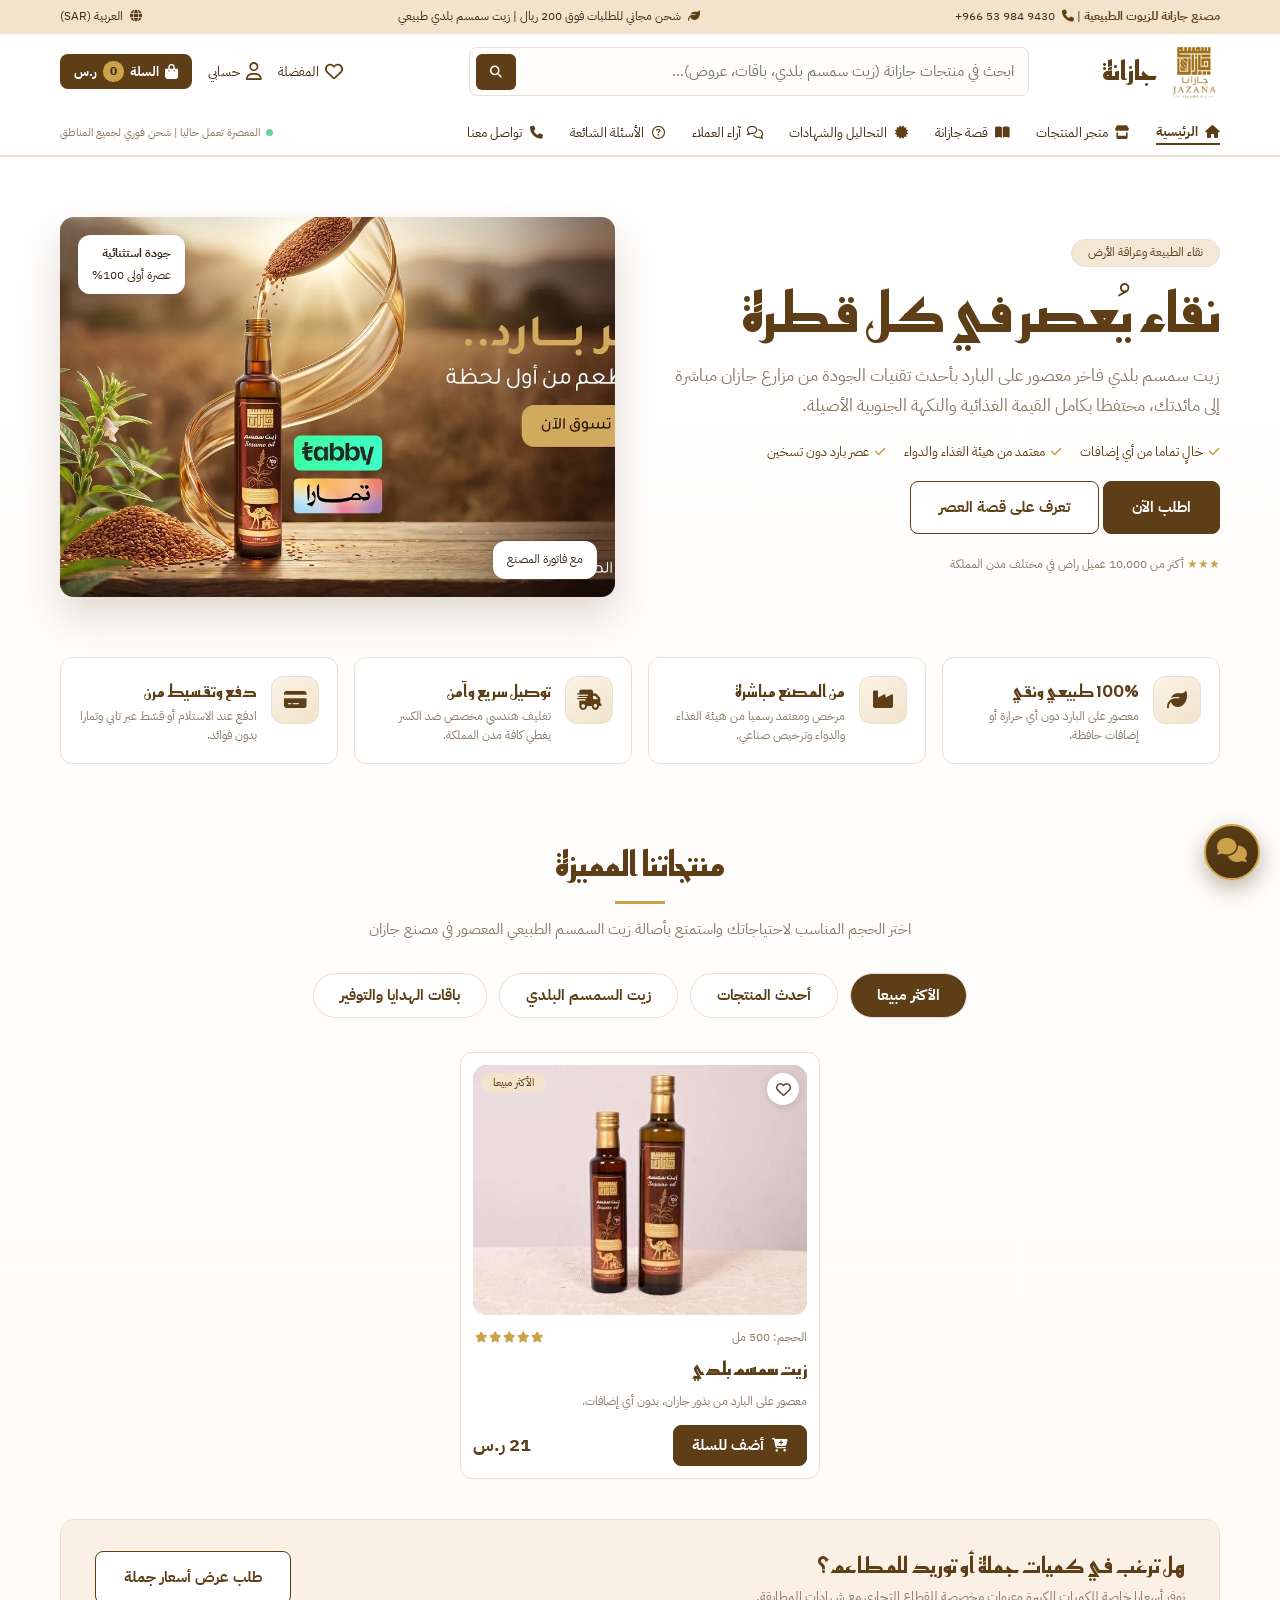
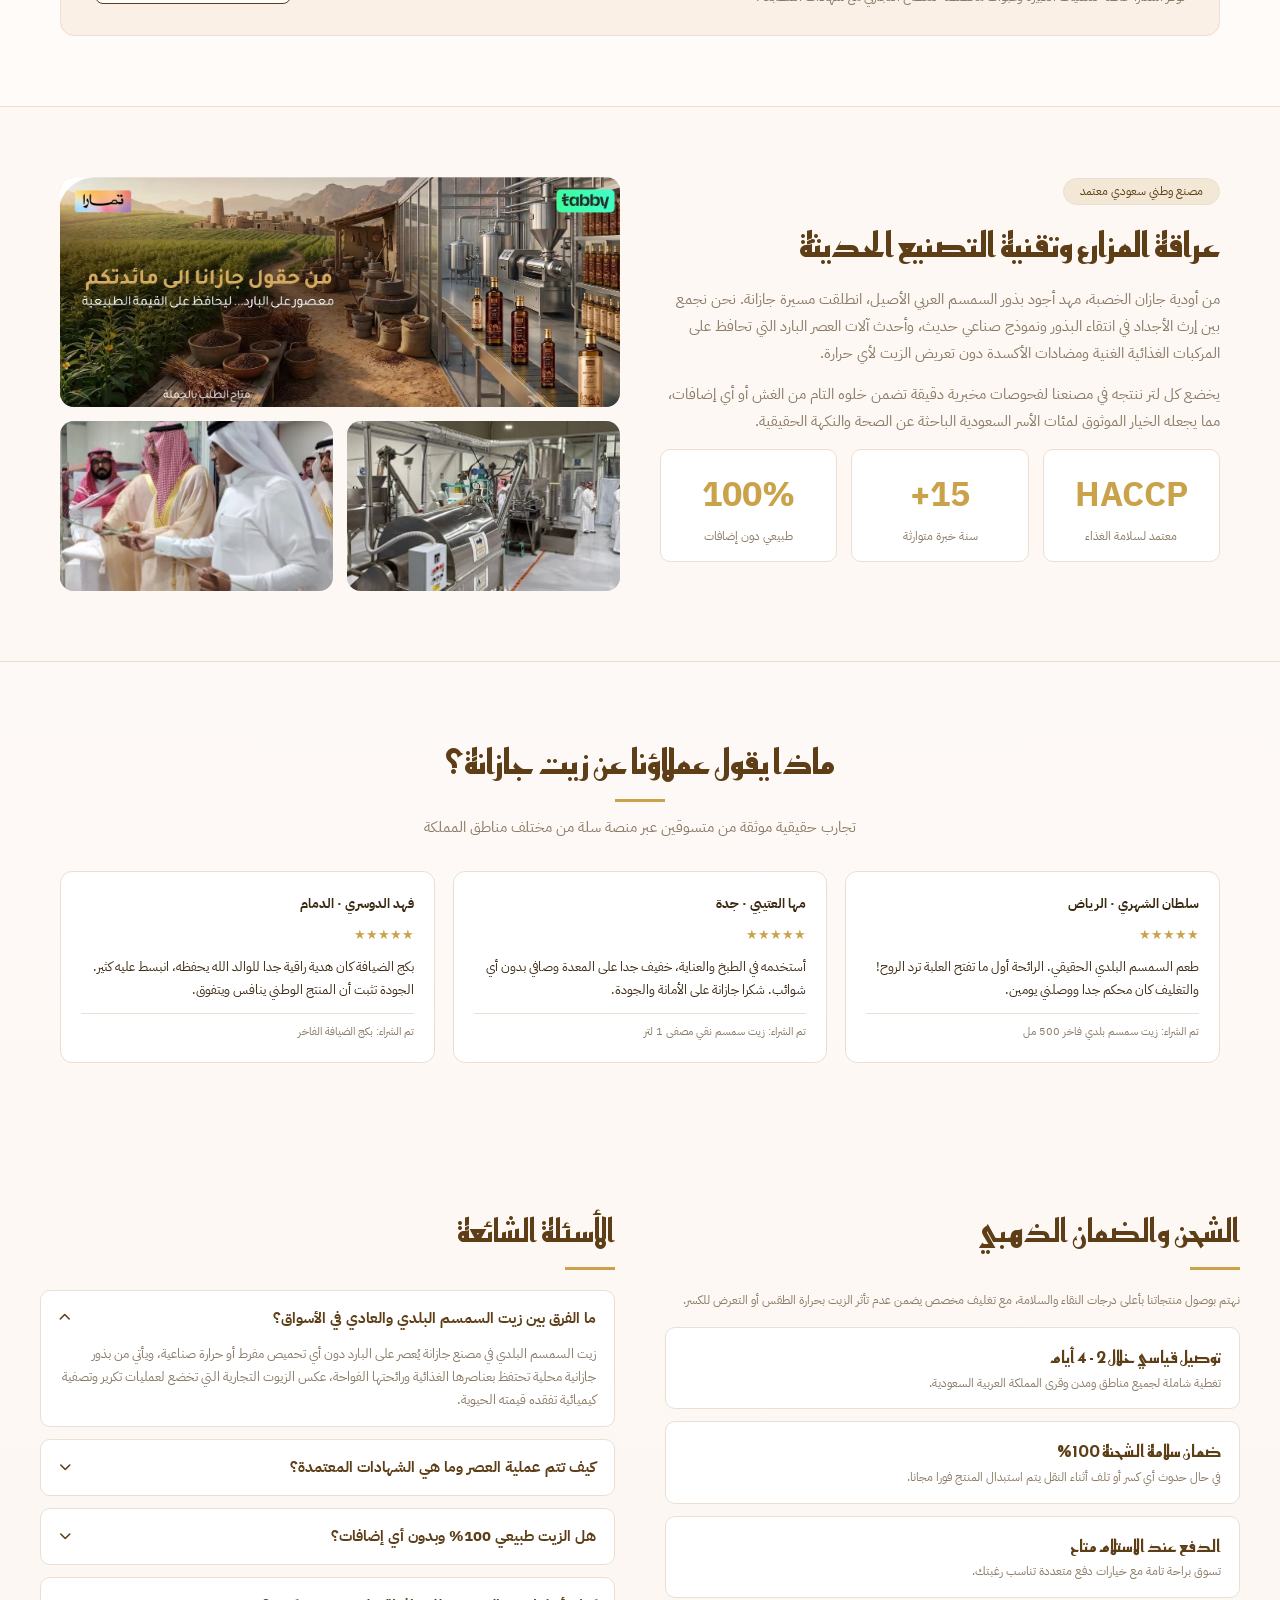
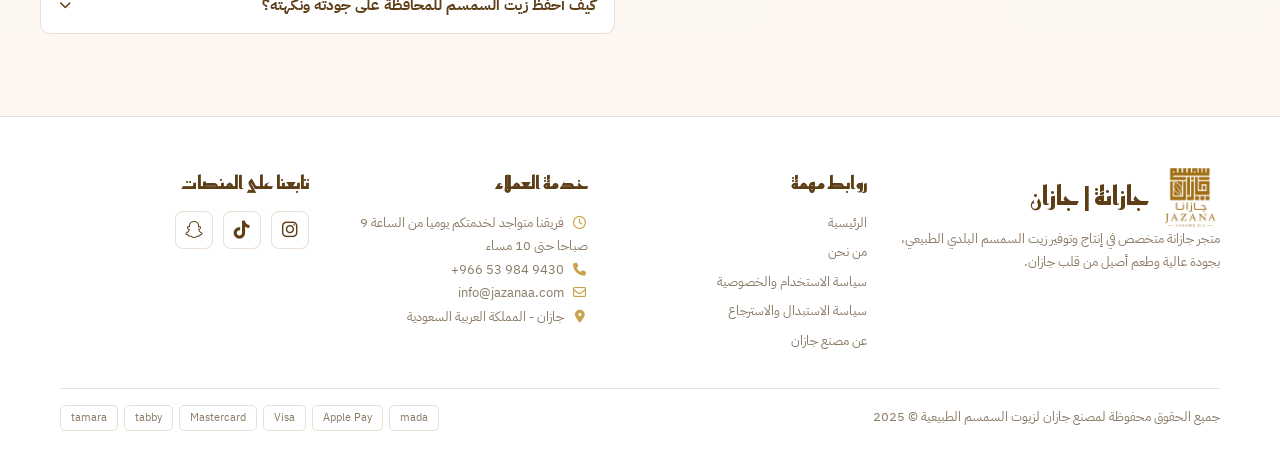
==== index.html @ bf593b48 "Add files via upload" ====
<!doctype html>
<html lang="ar" dir="rtl">
  <head>
    <meta charset="utf-8" />
    <meta name="viewport" content="width=device-width,initial-scale=1" />
    <meta name="description" content="جازانة - زيت سمسم بلدي طبيعي معصور على البارد من مزارع جازان. شحن سريع لجميع مناطق المملكة، دفع عند الاستلام وبالتقسيط." />
    <title>جازانة - أفضل زيت سمسم طبيعي معصور على البارد</title>
    <link rel="preconnect" href="https://fonts.googleapis.com" />
    <link rel="preconnect" href="https://fonts.gstatic.com" crossorigin />
    <link
      href="https://fonts.googleapis.com/css2?family=IBM+Plex+Sans+Arabic:wght@400;500;600;700&family=Reem+Kufi:wght@500;700&display=swap"
      rel="stylesheet"
    />
    <link
      rel="stylesheet"
      href="https://cdnjs.cloudflare.com/ajax/libs/font-awesome/6.5.1/css/all.min.css"
    />
    <link rel="stylesheet" href="style.css" />
  </head>
  <body>
    <!-- الصور في فولدر imges/ : Home page image, logo, The Product, an offer, Fields, The Factory, the boss -->
    <main id="home">
      <section class="hero">
        <div class="c">
          <div>
            <span class="pill" data-en="Taste of nature and land"
              >نقاء الطبيعة وعراقة الأرض</span
            >
            <h1 data-en="Purity pressed in every drop">
              نقاء يُعصر في كل قطرة
            </h1>
            <p
              data-en="Local Jazan sesame oil, cold-pressed with the latest techniques from our own farms, delivered straight to your table with all the nutritional value and authentic taste of Jazan's seeds."
            >
              زيت سمسم بلدي فاخر معصور على البارد بأحدث تقنيات الجودة من مزارع
              جازان مباشرة إلى مائدتك، محتفظا بكامل القيمة الغذائية والنكهة
              الجنوبية الأصيلة.
            </p>
            <div class="ck">
              <span data-en="Completely additive-free"
                >خالٍ تماما من أي إضافات</span
              ><span data-en="Certified by the Food & Drug Authority"
                >معتمد من هيئة الغذاء والدواء</span
              ><span data-en="Cold-pressed, no roasting"
                >عصر بارد دون تسخين</span
              >
            </div>
            <a class="btn b1" href="#shop" data-en="Order now">اطلب الآن</a>
            <a
              class="btn b2"
              href="about.html"
              data-en="Discover the pressing story"
              >تعرف على قصة العصر</a
            >
            <p style="font-size: 12px; margin-top: 20px">
              <span style="color: #c9a24a">★★★</span>
              <span
                data-en="More than 10,000 happy customers across the Kingdom"
                >أكثر من 10,000 عميل راض في مختلف مدن المملكة</span
              >
            </p>
          </div>
          <div class="ph">
            <img
              src="imges/Home page image.webp"
              alt="زيت سمسم جازانة المعصور على البارد"
              fetchpriority="high"
            />
            <div class="fl a">
              <b data-en="Premium quality">جودة استثنائية</b><br /><span
                data-en="100% first press"
                >عصرة أولى 100%</span
              >
            </div>
            <div class="fl b" data-en="Factory invoice included">
              مع فاتورة المصنع
            </div>
          </div>
        </div>
      </section>

      <div class="c">
        <div class="fs">
          <div>
            <i class="fa-solid fa-leaf"></i
            ><span
              ><h3 data-en="100% natural and pure">100% طبيعي ونقي</h3>
              <p data-en="Cold-pressed with no heat or preservatives.">
                معصور على البارد دون أي حرارة أو إضافات حافظة.
              </p></span
            >
          </div>
          <div>
            <i class="fa-solid fa-industry"></i
            ><span
              ><h3 data-en="Direct from the factory">من المصنع مباشرة</h3>
              <p data-en="Licensed and approved by the food authority.">
                مرخص ومعتمد رسميا من هيئة الغذاء والدواء وترخيص صناعي.
              </p></span
            >
          </div>
          <div>
            <i class="fa-solid fa-truck-fast"></i
            ><span
              ><h3 data-en="Fast, safe delivery">توصيل سريع وآمن</h3>
              <p
                data-en="Engineered packaging against breakage, covering all cities."
              >
                تغليف هندسي مخصص ضد الكسر يغطي كافة مدن المملكة.
              </p></span
            >
          </div>
          <div>
            <i class="fa-solid fa-credit-card"></i
            ><span
              ><h3 data-en="Flexible payment">دفع وتقسيط مرن</h3>
              <p data-en="Cash on delivery, or split with tabby and tamara.">
                ادفع عند الاستلام أو قسّط عبر تابي وتمارا بدون فوائد.
              </p></span
            >
          </div>
        </div>

        <section id="shop">
          <div class="st">
            <h2 data-en="Our Featured Products">منتجاتنا المميزة</h2>
            <p
              data-en="Choose the right size and enjoy the authentic taste of cold-pressed sesame oil from Jazan."
            >
              اختر الحجم المناسب لاحتياجاتك واستمتع بأصالة زيت السمسم الطبيعي
              المعصور في مصنع جازان
            </p>
          </div>
          <div class="tabs" id="tabs"></div>
          <div class="pg" id="pg"></div>
          <div class="wb">
            <div>
              <h3 data-en="Want wholesale quantities or restaurant supply?">
                هل ترغب في كميات جملة أو توريد للمطاعم؟
              </h3>
              <p
                data-en="Special prices for large quantities and commercial packaging with matching certificates."
              >
                نوفر أسعارا خاصة للكميات الكبيرة وعبوات مخصصة للقطاع التجاري مع
                شهادات المطابقة.
              </p>
            </div>
            <a
              class="btn b2"
              href="https://wa.me/966539849430"
              target="_blank"
              rel="noopener"
              data-en="Request wholesale prices"
              >طلب عرض أسعار جملة</a
            >
          </div>
        </section>
      </div>

      <section class="ab" id="story">
        <div class="c">
          <div>
            <span class="pill" data-en="Certified Saudi factory"
              >مصنع وطني سعودي معتمد</span
            >
            <h2 data-en="Farm heritage and modern manufacturing">
              عراقة المزارع وتقنية التصنيع الحديثة
            </h2>
            <p
              data-en="From the farms of Jazan, home of Arabian sesame, we carry the heritage of seed selection and cold-pressing into a modern industrial model. Our pressing machines preserve the nutrients and aroma, giving you pure oil."
            >
              من أودية جازان الخصبة، مهد أجود بذور السمسم العربي الأصيل، انطلقت
              مسيرة جازانة. نحن نجمع بين إرث الأجداد في انتقاء البذور ونموذج
              صناعي حديث، وأحدث آلات العصر البارد التي تحافظ على المركبات
              الغذائية الغنية ومضادات الأكسدة دون تعريض الزيت لأي حرارة.
            </p>
            <p
              data-en="Every batch is lab-tested to guarantee safety. No water, vegetable oils or artificial flavors are ever added."
            >
              يخضع كل لتر ننتجه في مصنعنا لفحوصات مخبرية دقيقة تضمن خلوه التام
              من الغش أو أي إضافات، مما يجعله الخيار الموثوق لمئات الأسر
              السعودية الباحثة عن الصحة والنكهة الحقيقية.
            </p>
            <div class="sts">
              <div>
                <b>HACCP</b
                ><span data-en="Food safety certified"
                  >معتمد لسلامة الغذاء</span
                >
              </div>
              <div>
                <b>15+</b
                ><span data-en="Years of inherited experience"
                  >سنة خبرة متوارثة</span
                >
              </div>
              <div>
                <b>100%</b
                ><span data-en="Natural, no additives">طبيعي دون إضافات</span>
              </div>
            </div>
          </div>
          <div class="gl">
            <div class="ph">
              <img
                src="imges/Fields.webp"
                alt="من حقول جازان إلى مائدتكم"
                loading="lazy"
              />
            </div>
            <div class="ph">
              <img
                src="imges/The Factory.webp"
                alt="فحص الجودة المعملي"
                loading="lazy"
              />
            </div>
            <div class="ph">
              <img
                src="imges/the boss.webp"
                alt="زيارة رسمية للمصنع"
                loading="lazy"
              />
            </div>
          </div>
        </div>
      </section>

      <section class="c" id="certs" style="padding-top: 70px">
        <div class="st">
          <h2 data-en="What our customers say">
            ماذا يقول عملاؤنا عن زيت جازانة؟
          </h2>
          <p data-en="Real experiences from customers across the Kingdom.">
            تجارب حقيقية موثقة من متسوقين عبر منصة سلة من مختلف مناطق المملكة
          </p>
        </div>
        <div class="rv" id="reviews">
          <div>
            <b data-en="Sultan Al-Shahri · Riyadh">سلطان الشهري · الرياض</b
            ><em>★★★★★</em
            ><span
              data-en="Authentic local sesame taste. The smell hits as soon as you open the tin, and the packaging is secure and arrived quickly. God bless your work."
              >طعم السمسم البلدي الحقيقي. الرائحة أول ما تفتح العلبة ترد الروح!
              والتغليف كان محكم جدا ووصلني يومين.</span
            ><small data-en="Purchased: Local sesame oil 500 ml"
              >تم الشراء: زيت سمسم بلدي فاخر 500 مل</small
            >
          </div>
          <div>
            <b data-en="Maha Al-Otaibi · Jeddah">مها العتيبي · جدة</b
            ><em>★★★★★</em
            ><span
              data-en="I use it daily for cooking and skin care. Pure oil with no smell of additives. Thank you Jazana for the quality."
              >أستخدمه في الطبخ والعناية، خفيف جدا على المعدة وصافي بدون أي
              شوائب. شكرا جازانة على الأمانة والجودة.</span
            ><small data-en="Purchased: Pure sesame oil 1 L"
              >تم الشراء: زيت سمسم نقي مصفى 1 لتر</small
            >
          </div>
          <div>
            <b data-en="Fahad Al-Dosari · Dammam">فهد الدوسري · الدمام</b
            ><em>★★★★★</em
            ><span
              data-en="The gift box was a refined present for my parents. Great quality and fast delivery. God bless you."
              >بكج الضيافة كان هدية راقية جدا للوالد الله يحفظه، انبسط عليه
              كثير. الجودة تثبت أن المنتج الوطني ينافس ويتفوق.</span
            ><small data-en="Purchased: Hospitality package"
              >تم الشراء: بكج الضيافة الفاخر</small
            >
          </div>
        </div>
      </section>

      <section class="c fq" id="faq">
        <div class="sh">
          <h2 data-en="Golden shipping and guarantee">الشحن والضمان الذهبي</h2>
          <p
            style="color: #8a7a66; margin-bottom: 16px"
            data-en="We ship products in secure packaging that protects freshness, with a 100% shipment guarantee."
          >
            نهتم بوصول منتجاتنا بأعلى درجات النقاء والسلامة، مع تغليف مخصص يضمن
            عدم تأثر الزيت بحرارة الطقس أو التعرض للكسر.
          </p>
          <div>
            <h3 data-en="Standard delivery in 2–4 days">
              توصيل قياسي خلال 2 - 4 أيام
            </h3>
            <p
              data-en="Covers all regions, cities and villages of the Kingdom."
            >
              تغطية شاملة لجميع مناطق ومدن وقرى المملكة العربية السعودية.
            </p>
          </div>
          <div>
            <h3 data-en="100% shipment safety guarantee">
              ضمان سلامة الشحنة 100%
            </h3>
            <p
              data-en="If anything breaks or spills in transit, we replace it free."
            >
              في حال حدوث أي كسر أو تلف أثناء النقل يتم استبدال المنتج فورا
              مجانا.
            </p>
          </div>
          <div>
            <h3 data-en="Cash on delivery available">
              الدفع عند الاستلام متاح
            </h3>
            <p data-en="Shop comfortably with multiple payment options.">
              تسوق براحة تامة مع خيارات دفع متعددة تناسب رغبتك.
            </p>
          </div>
        </div>
        <div>
          <h2 data-en="Frequently asked questions">الأسئلة الشائعة</h2>
          <details open>
            <summary
              data-en="What's the difference between local and regular sesame oil?"
            >
              ما الفرق بين زيت السمسم البلدي والعادي في الأسواق؟
            </summary>
            <p
              data-en="Local sesame oil is cold-pressed from Jazan-grown seeds without excessive roasting or industrial heat, so it keeps its nutrients and aroma. Commercial oils often go through refining that strips their value."
            >
              زيت السمسم البلدي في مصنع جازانة يُعصر على البارد دون أي تحميص
              مفرط أو حرارة صناعية، ويأتي من بذور جازانية محلية تحتفظ بعناصرها
              الغذائية ورائحتها الفواحة، عكس الزيوت التجارية التي تخضع لعمليات
              تكرير وتصفية كيميائية تفقده قيمته الحيوية.
            </p>
          </details>
          <details>
            <summary
              data-en="How is pressing done and which certificates do you hold?"
            >
              كيف تتم عملية العصر وما هي الشهادات المعتمدة؟
            </summary>
            <p
              data-en="Seeds are washed, roasted lightly and cold-pressed in our licensed factory under SFDA supervision, with HACCP food-safety certification and lab tests on every batch."
            >
              تُغسل البذور وتُحمّص تحميصا خفيفا ثم تُعصر على البارد في مصنعنا
              المرخص تحت إشراف هيئة الغذاء والدواء، مع شهادة HACCP لسلامة الغذاء
              وفحوصات مخبرية لكل دفعة.
            </p>
          </details>
          <details>
            <summary data-en="Is the oil 100% natural with no additives?">
              هل الزيت طبيعي 100% وبدون أي إضافات؟
            </summary>
            <p
              data-en="Yes. No water, vegetable oils, enhancers or artificial flavors are added."
            >
              نعم، لا نضيف أي ماء أو زيوت نباتية أو محسنات أو نكهات صناعية على
              الإطلاق.
            </p>
          </details>
          <details>
            <summary
              data-en="How do I store sesame oil to keep its quality and flavor?"
            >
              كيف أحفظ زيت السمسم للمحافظة على جودته ونكهته؟
            </summary>
            <p
              data-en="Keep it in its sealed bottle in a cool, dark place away from direct sunlight, and close the cap tightly after each use."
            >
              احفظه في عبوته المغلقة في مكان بارد ومظلم بعيدا عن أشعة الشمس
              المباشرة، وأغلق الغطاء جيدا بعد كل استخدام.
            </p>
          </details>
        </div>
      </section>
    </main>
    <script src="header.js"></script>
    <script src="footer.js"></script>
    <script src="app.js"></script>
  </body>
</html>
---- style.css ----
:root{--br:#5d3e16;--gd:#c9a24a;--cr:#fdf6f1;--bd:#eadfd2;--tx:#3b2a12;--mt:#8a7a66;--gr:#25a55f}
*{box-sizing:border-box;margin:0;padding:0}
html{scroll-behavior:smooth}
body{font:15px/1.8 IBM Plex Sans Arabic,sans-serif;color:var(--tx);background:linear-gradient(#fff,var(--cr))}
h1,h2,h3,.logo{font-weight:700;font-family:'IBM Plex Sans Arabic',sans-serif;color:var(--br)}
a{color:inherit;text-decoration:none}button{font:inherit;cursor:pointer;border:0;background:none;color:inherit}
.c{max-width:1200px;margin:auto;padding:0 20px}
.ph{position:relative;background:#c4c4c4;border-radius:14px;display:grid;place-items:center;color:#555;overflow:hidden;min-height:120px}
.ph img{position:absolute;inset:0;width:100%;height:100%;object-fit:cover}
.top{background:#f3e3cc;font-size:12px;padding:6px 0}.top .c{display:flex;justify-content:space-between;align-items:center;gap:10px}
.top b{color:var(--br)}
.hd{background:#fff;border-bottom:1px solid var(--bd)}.hd .c{display:flex;align-items:center;gap:20px;padding:12px 20px}
.logo{font-size:26px;display:flex;align-items:center;gap:10px}.logo .ph{width:44px;height:44px;min-height:0;border-radius:6px;font-size:11px}
.sr{flex:1;max-width:560px;margin:auto;display:flex;border:1px solid var(--bd);border-radius:8px;padding:4px 10px;background:#fffdfb}
.sr input{flex:1;border:0;background:none;outline:0;font:inherit}.sr button{background:var(--br);color:#fff;border-radius:5px;padding:0 12px;font-size:12px}
.ac{display:flex;gap:16px;align-items:center;font-size:13px;margin-inline-start:auto}
.cart{background:var(--br);color:#fff;border-radius:8px;padding:6px 14px;font-weight:700}
.nav{background:#fff;border-bottom:1px solid var(--bd);font-size:13px}.nav .c{display:flex;gap:26px;padding:10px 20px;align-items:center;overflow-x:auto;white-space:nowrap}
.nav a.cur{color:var(--br);font-weight:700;border-bottom:2px solid var(--br)}.nav small{margin-inline-start:auto;color:var(--mt)}
.nav small:before{content:"";display:inline-block;width:7px;height:7px;border-radius:50%;background:#6bd29b;margin-inline-end:6px}
.btn{display:inline-flex;gap:8px;align-items:center;justify-content:center;border-radius:8px;padding:12px 28px;font-weight:700;border:1px solid var(--br)}
.b1{background:var(--br);color:#fff}.b2{background:#fff;color:var(--br)}
.hero{padding:60px 0 30px}.hero .c{display:grid;grid-template-columns:1fr 1fr;gap:50px;align-items:center}
.hero .ph{height:380px;box-shadow:0 20px 40px #5d3e1630}
.pill{display:inline-block;border:1px solid var(--bd);background:#f3e7d6;color:var(--br);border-radius:20px;padding:2px 16px;font-size:12px}
.hero h1{font-size:54px;line-height:1.3;margin:12px 0}.hero p{color:var(--mt);font-size:17px}
.ck{display:flex;gap:18px;flex-wrap:wrap;margin:18px 0;font-size:13px;color:var(--br)}.ck span:before{content:"\f00c";font:900 12px "Font Awesome 6 Free";color:var(--gd);margin-inline-end:6px}
.fl{position:absolute;background:#fff;border-radius:12px;padding:8px 14px;font-size:12px;color:var(--tx);box-shadow:0 6px 18px #0002}
.fl.a{top:18px;inset-inline-end:18px}.fl.b{bottom:18px;inset-inline-start:18px}
.fs{display:grid;grid-template-columns:repeat(4,1fr);gap:16px;margin:30px 0 70px}
.fs div{background:#fff;border:1px solid var(--bd);border-radius:12px;padding:18px;display:flex;gap:14px}
.fs i{font-style:normal;width:40px;height:40px;flex:none;border-radius:8px;background:#f6efe6;display:grid;place-items:center;color:var(--br)}
.fs h3{font-size:17px}.fs p{font-size:12px;color:var(--mt);line-height:1.6}
.st{text-align:center;margin-bottom:30px}.st h2{font-size:34px}.st h2:after{content:"";display:block;width:50px;height:3px;background:var(--gd);margin:6px auto 12px}.st p{color:var(--mt)}
.tabs{display:flex;gap:12px;justify-content:center;flex-wrap:wrap;margin-bottom:34px}
.tabs button{border:1px solid var(--bd);background:#fff;border-radius:30px;padding:8px 26px;color:var(--br);font-weight:700}
.tabs button.on{background:var(--br);color:#fff}
.pg{display:grid;grid-template-columns:repeat(4,1fr);gap:16px}
.pd{background:#fff;border:1px solid var(--bd);border-radius:12px;padding:12px;position:relative;grid-column:1/2}
.pd .ph{height:250px}.bdg{position:absolute;top:20px;inset-inline-end:20px;z-index:2;background:#f3e3cc;border-radius:20px;padding:0 12px;font-size:11px;color:var(--br)}
.pd .m{display:flex;justify-content:space-between;font-size:12px;color:var(--mt);margin:12px 0 4px}.pd h3{font-size:18px}.pd p{font-size:12px;color:var(--mt);margin:6px 0 12px}
.pd .r{display:flex;justify-content:space-between;align-items:center}.pr{font-weight:800;font-size:18px;color:var(--br)}.pr s{font-size:12px;color:var(--mt);font-weight:400;margin-inline-end:6px}
.pd .btn{padding:6px 18px}
.wb{margin:40px 0 70px;background:#fbf0e6;border:1px solid var(--bd);border-radius:14px;padding:26px 34px;display:flex;align-items:center;gap:20px;justify-content:space-between;flex-wrap:wrap}
.wb h3{font-size:22px}.wb p{color:var(--mt);font-size:13px}
.ab{padding:70px 0;border-block:1px solid var(--bd);background:#fdf8f3}.ab .c{display:grid;grid-template-columns:1fr 1fr;gap:40px}
.ab h2{font-size:34px;margin:10px 0}.ab p{color:var(--mt);margin-bottom:14px}
.sts{display:grid;grid-template-columns:repeat(3,1fr);gap:14px}.sts div{background:#fff;border:1px solid var(--bd);border-radius:10px;padding:14px;text-align:center;font-size:12px;color:var(--mt)}
.sts b{display:block;font-family:'IBM Plex Sans Arabic';font-size:34px;color:var(--gd)}
.gl{display:grid;grid-template-columns:1fr 1fr;gap:14px}.gl .ph:first-child{grid-column:1/3;height:230px}.gl .ph{height:170px}
.rv{display:grid;grid-template-columns:repeat(3,1fr);gap:18px;margin-bottom:70px}
.rv div{background:#fff;border:1px solid var(--bd);border-radius:12px;padding:20px;font-size:13px}.rv b{display:block}.rv em{font-style:normal;color:var(--gd);letter-spacing:3px;display:block;margin:8px 0}.rv small{color:var(--mt);display:block;border-top:1px solid var(--bd);margin-top:12px;padding-top:8px}
.fq{display:grid;grid-template-columns:1fr 1fr;gap:50px;padding:70px 0}.fq h2{font-size:32px;margin-bottom:20px}.fq h2:after{content:"";display:block;width:50px;height:3px;background:var(--gd);margin-top:6px}
details{background:#fff;border:1px solid var(--bd);border-radius:10px;padding:14px 18px;margin-bottom:12px}
summary{cursor:pointer;font-weight:700;color:var(--br);list-style:none;display:flex;justify-content:space-between}summary:after{content:"\f078";font:900 12px "Font Awesome 6 Free";transition:.2s}details[open] summary:after{transform:rotate(180deg)}
details p{margin-top:10px;font-size:13px;color:var(--mt)}
.sh div{background:#fff;border:1px solid var(--bd);border-radius:10px;padding:14px 18px;margin-bottom:12px}.sh h3{font-size:17px}.sh p{font-size:12px;color:var(--mt)}
.ft{background:#fff;border-top:1px solid var(--bd);padding:50px 0 20px;font-size:13px}.ft .c>div:first-child{display:grid;grid-template-columns:1.3fr 1fr 1fr 1fr;gap:30px}
.ft h3{font-size:18px;margin-bottom:12px}.ft li{list-style:none;margin-bottom:6px;color:var(--mt)}.ft p{color:var(--mt)}
.so{display:flex;gap:10px}.so a{width:38px;height:38px;border:1px solid var(--bd);border-radius:8px;display:grid;place-items:center;color:var(--br)}.so svg{width:20px;height:20px;fill:none;stroke:currentColor;stroke-width:1.8}
.cp{display:flex;justify-content:space-between;flex-wrap:wrap;gap:10px;border-top:1px solid var(--bd);margin-top:30px;padding-top:16px;color:var(--mt)}
.pm span{border:1px solid var(--bd);border-radius:5px;padding:2px 10px;margin-inline-end:6px;font-size:11px}
.page{max-width:820px;margin:50px auto;padding:0 20px;min-height:50vh}.page h1{font-size:40px;margin-bottom:16px}.page h2{font-size:24px;margin:26px 0 8px}.page p,.page li{color:#5b4a35;margin-bottom:8px}.page ul,.page ol{padding-inline-start:24px}
#cb{position:fixed;bottom:20px;inset-inline-start:20px;z-index:9;width:56px;height:56px;border-radius:50%;background:var(--gr);color:#fff;font-size:24px;box-shadow:0 6px 18px #0004}
#cw{position:fixed;bottom:88px;inset-inline-start:20px;z-index:9;width:340px;max-width:calc(100vw - 40px);background:#fff;border:1px solid var(--bd);border-radius:14px;box-shadow:0 12px 40px #0003;display:none;flex-direction:column;overflow:hidden}
#cw.on{display:flex}#cw header{background:var(--br);color:#fff;padding:12px 16px;font-weight:700}
#cm{height:260px;overflow:auto;padding:12px;display:flex;flex-direction:column;gap:8px;font-size:13px}
#cm div{padding:8px 12px;border-radius:10px;max-width:85%;background:#f6efe6}#cm .u{background:var(--br);color:#fff;align-self:flex-end}
#cq{display:flex;flex-wrap:wrap;gap:6px;padding:0 12px 10px}#cq button{border:1px solid var(--bd);border-radius:20px;padding:3px 12px;font-size:12px;color:var(--br)}
#cw .wa{background:var(--gr);color:#fff;text-align:center;padding:10px;font-weight:700}
:focus-visible{outline:2px solid var(--gd);outline-offset:2px}

.mb,.x,.bn{display:none}.hd .c i,.top i{color:var(--br)}.hd .cart i,.hd .sr i{color:#fff}
.ac .it{display:flex;gap:6px;align-items:center}.ac i{font-size:17px}.cart{display:flex;gap:6px;align-items:center}
.sg,.rv em i,.pd .m i{color:var(--gd);font-size:11px;margin-inline-end:2px}.rv em{letter-spacing:0}
.nav a i{margin-inline-end:6px}.hd .nav i{color:var(--br)}
.fl{z-index:2}.pd .hrt{position:absolute;top:20px;inset-inline-start:20px;z-index:2;background:#fff;border-radius:50%;width:32px;height:32px;display:grid;place-items:center;color:var(--br)}
.btn i{font-size:14px}.wb .btn i{font-size:16px}
.ft p i{color:var(--gd);margin-inline-end:8px;width:14px}.so a:hover{background:var(--br);color:#fff}.so i{font-size:18px}
#cw .wa{display:flex;gap:8px;justify-content:center;align-items:center}#cb i{font-size:24px}
@media(max-width:900px){.hero .c,.ab .c,.fq{grid-template-columns:1fr}.fs,.pg,.rv{grid-template-columns:1fr 1fr}.pd{grid-column:auto}.ft .c>div:first-child{grid-template-columns:1fr 1fr}.hero h1{font-size:40px}}
@media(max-width:700px){
body{padding-bottom:64px}
.top .c>span:first-child{display:none}.top span{font-size:11px}
.mb{display:block;font-size:20px;color:var(--br)}
.hd .c{flex-wrap:wrap;gap:12px;padding:10px 16px}.logo{font-size:22px}
.ac{gap:14px}.ac .t,.cart .t{display:none}.cart{padding:6px 10px}
.sr{order:5;flex:1 0 100%;max-width:none}
.nav{display:none;position:fixed;top:0;bottom:0;inset-inline-start:0;width:80%;max-width:320px;z-index:30;box-shadow:0 0 0 100vmax #0006;overflow:auto}.nav.on{display:block}
.nav .c{flex-direction:column;align-items:stretch;gap:0;padding:16px}.nav a{padding:12px 0;border-bottom:1px solid var(--bd)}.nav small{margin:14px 0 0}
.x{display:block;font-size:22px;margin-bottom:10px;color:var(--br);text-align:start}
.hero{padding:0 0 20px}.hero .c{padding:0;gap:0}.hero .ph{order:-1;height:280px;border-radius:0}.hero .ph:after{content:"";position:absolute;inset:0;background:linear-gradient(transparent 30%,#000b)}
.hero .c>div:first-child{padding:0 20px;margin-top:-120px;position:relative;z-index:3}.hero h1{color:#fff;font-size:32px;margin:8px 0 16px}.hero p{font-size:15px}
.hero .btn{width:100%;margin-bottom:10px}
.fs,.pg,.rv{gap:10px}.fs{grid-template-columns:1fr 1fr;margin:20px 0 50px}.fs div{flex-direction:column;padding:12px}.pg,.rv{grid-template-columns:1fr}
.tabs{gap:8px}.tabs button{padding:6px 16px;font-size:13px}
.st h2,.ab h2,.fq h2{font-size:26px}.ab,.fq{padding:40px 0}.sts b{font-size:26px}.wb{padding:20px}
.ft .c>div:first-child{grid-template-columns:1fr}.cp{flex-direction:column;text-align:center}
.page h1{font-size:30px}
.bn{display:flex;position:fixed;bottom:0;inset-inline:0;z-index:25;background:#fff;border-top:1px solid var(--bd);justify-content:space-around;padding:8px 0 6px}
.bn a{display:flex;flex-direction:column;align-items:center;font-size:11px;color:var(--mt);gap:2px}.bn a i{font-size:18px}.bn a.cur{color:var(--br);font-weight:700}
#cb{bottom:76px}#cw{bottom:144px}}

/* ===== v2: fonts, icons, chatbot theme, motion ===== */
:root{--ease:cubic-bezier(.22,.8,.3,1);--br2:#4a3010;--sh:0 10px 28px #5d3e1622}
body{font-family:'IBM Plex Sans Arabic',sans-serif;-webkit-font-smoothing:antialiased}
h1,h2,h3,.logo{font-family:'Reem Kufi','IBM Plex Sans Arabic',sans-serif;letter-spacing:0}
.hero h1{font-weight:700}
/* icons */
.fs i{width:48px;height:48px;border-radius:12px;font-size:20px;background:linear-gradient(145deg,#fbf3e7,#f1e2cb);border:1px solid var(--bd);color:var(--br);transition:.3s var(--ease)}
.fs>div:hover i{background:var(--br);color:var(--gd);transform:rotate(-6deg) scale(1.06)}
.top i{font-size:12px;margin-inline-end:4px;color:var(--br)}
.ac .it,.ac .cart{transition:.25s var(--ease);cursor:pointer}
.ac .it:hover{color:var(--gd);transform:translateY(-2px)}
.ac i{font-size:18px}.hd .cart i{font-size:15px}
.hd .nav i,.nav a i{width:16px;text-align:center;font-size:13px;transition:.25s var(--ease)}
.nav a{transition:color .2s}.nav a:hover{color:var(--gd)}.nav a:hover i{transform:translateY(-2px)}
.pd .hrt{transition:.25s var(--ease);box-shadow:0 2px 8px #0002}.pd .hrt:hover{background:var(--br);color:#fff;transform:scale(1.1)}
.pd .m i{font-size:11px}
.so a{transition:.25s var(--ease)}.so a:hover{transform:translateY(-3px);color:var(--gd)}
.ft p i{width:16px;text-align:center}
.bn a{transition:.2s}.bn a i{font-size:19px}
.ck span:before{color:var(--gd)}
/* chatbot in site colors */
#cb{background:linear-gradient(145deg,var(--br),var(--br2));color:var(--gd);border:2px solid var(--gd);box-shadow:0 8px 22px #5d3e1666;transition:.3s var(--ease)}
#cb:hover{transform:scale(1.08) rotate(-4deg);box-shadow:0 12px 28px #5d3e1688}
#cb i{color:var(--gd)}
#cw{display:flex;opacity:0;visibility:hidden;transform:translateY(16px) scale(.96);transform-origin:bottom;pointer-events:none;transition:opacity .28s var(--ease),transform .28s var(--ease),visibility .28s;border-color:var(--bd);box-shadow:0 18px 48px #5d3e1633}
#cw.on{opacity:1;visibility:visible;transform:none;pointer-events:auto}
#cw header{background:linear-gradient(135deg,var(--br),var(--br2));border-bottom:3px solid var(--gd);font-family:'Reem Kufi','IBM Plex Sans Arabic',sans-serif;font-size:16px}
#cm{background:var(--cr);scroll-behavior:smooth}
#cm div{background:#fff;border:1px solid var(--bd);color:var(--tx);animation:pop .3s var(--ease)}
#cm .u{background:var(--br);color:#fff;border-color:var(--br)}
#cq{background:var(--cr)}
#cq button{background:#fff;transition:.2s var(--ease)}
#cq button:hover{background:var(--br);color:#fff;border-color:var(--br);transform:translateY(-1px)}
#cw .wa{background:var(--gd);color:var(--tx);transition:background .25s}
#cw .wa:hover{background:#b8913a}#cw .wa i{color:var(--tx);font-size:18px}
/* motion */
@keyframes pop{from{opacity:0;transform:translateY(8px) scale(.97)}to{opacity:1;transform:none}}
@keyframes fade{from{opacity:0;transform:translateY(-4px)}to{opacity:1;transform:none}}
@keyframes bump{40%{transform:scale(1.12)}}
.btn{transition:transform .25s var(--ease),box-shadow .25s var(--ease),background .25s,color .25s}
.btn:hover{transform:translateY(-2px);box-shadow:var(--sh)}.btn:active{transform:translateY(0) scale(.98)}
.b1:hover{background:var(--br2)}.b2:hover{background:var(--br);color:#fff}
.tabs button{transition:.25s var(--ease)}.tabs button:hover{border-color:var(--br);transform:translateY(-1px)}
.pd{animation:pop .4s var(--ease);transition:transform .3s var(--ease),box-shadow .3s var(--ease)}
.pd:hover{transform:translateY(-4px);box-shadow:var(--sh)}
.fs>div,.rv>div,.sh>div,details{transition:transform .3s var(--ease),box-shadow .3s var(--ease),border-color .3s}
.fs>div:hover,.rv>div:hover,.sh>div:hover{transform:translateY(-3px);box-shadow:var(--sh);border-color:var(--gd)}
details[open]>p{animation:fade .3s var(--ease)}details:hover{border-color:var(--gd)}
.cart.bump{animation:bump .35s var(--ease)}
.hero .ph{transition:transform .5s var(--ease)}.hero .ph:hover{transform:translateY(-4px)}
.rvl{opacity:0;transform:translateY(22px);transition:opacity .7s var(--ease),transform .7s var(--ease)}
.rvl.in{opacity:1;transform:none}
@media(max-width:700px){
.nav{display:block;visibility:hidden;transition:transform .32s var(--ease),visibility .32s}
[dir=rtl] .nav{transform:translateX(100%)}[dir=ltr] .nav{transform:translateX(-100%)}
.nav.on{visibility:visible;transform:none}
.hero .ph:hover{transform:none}}
@media(prefers-reduced-motion:reduce){*,*:before,*:after{animation:none!important;transition:none!important;scroll-behavior:auto!important}.rvl{opacity:1;transform:none}}

/* images */
.logo .ph{width:52px;height:52px;background:none;border-radius:0;overflow:visible}
.logo .ph img{object-fit:contain}
.ft .logo .ph{width:60px;height:60px}
.ph img{transition:transform .6s var(--ease)}
.hero .ph:hover img,.gl .ph:hover img,.pd:hover .ph img{transform:scale(1.04)}


/* ===== v3: responsive & bug fixes ===== */
html,body{overflow-x:clip}
.top .c{flex-wrap:wrap;row-gap:2px}

/* المنتج الواحد كان بيترمي في أول عمود من 4 - توسيطه */
.pg{grid-template-columns:repeat(auto-fit,minmax(280px,360px));justify-content:center}
.pd{grid-column:auto}

/* شارة عدد السلة */
.cart b#ct{background:var(--gd);color:var(--tx);border-radius:10px;padding:0 7px;font-size:12px}

/* الشات على الشاشات القصيرة */
#cw{max-height:calc(100dvh - 170px)}
#cm{min-height:0;flex:1 1 auto}

@media(max-width:900px){
  .pg{grid-template-columns:minmax(0,380px);justify-content:center}
  .rv{grid-template-columns:1fr 1fr}
}

@media(max-width:700px){
  /* تباين النصوص فوق صورة الهيرو */
  .hero .c>div:first-child>p{color:#f4e9d6}
  .hero .c>div:first-child>p:last-child{color:#f0e5cf}
  .ck span{color:#f8efdd}
  .hero .pill{background:#ffffff1f;color:#fff;border-color:#ffffff59}
  /* إخفاء البطاقات العائمة فوق صورة الهيرو في الموبايل */
  .fl{display:none}
  .pg{grid-template-columns:1fr}
  .pd{max-width:none}
  .top .c{justify-content:center}
}

/* ===== v4: full responsive pass (mobile / tablet / desktop) ===== */
/* ---- كل الشاشات ---- */
.logo{white-space:nowrap}
#lg{white-space:nowrap;flex:none}
.page{overflow-wrap:anywhere}
summary{gap:12px;align-items:flex-start}summary:after{flex:none;margin-top:6px}
.pd .r{flex-wrap:wrap;gap:8px}
.cp .pm{display:flex;flex-wrap:wrap;gap:6px}.pm span{margin-inline-end:0}
.nav .c{scrollbar-width:none}.nav .c::-webkit-scrollbar{display:none}
.tabs button{min-height:40px}
#cw{max-height:calc(100vh - 170px)}
#cw{max-height:calc(100dvh - 170px)}

/* ---- شاشات كبيرة جدا ---- */
@media(min-width:1600px){.c{max-width:1320px}}

/* ---- لابتوب صغير: 901 → 1100 ---- */
@media(min-width:901px){.hero h1{font-size:clamp(38px,4.8vw,54px)}}
@media(min-width:701px) and (max-width:1100px){
.fs{grid-template-columns:1fr 1fr}
.nav small{display:none}
.nav .c{justify-content:space-between;gap:14px}
}

/* ---- تابلت: 701 → 1000 ---- */
@media(min-width:701px) and (max-width:1000px){
.ac .it .t{display:none}
.ac{gap:12px}
.hd .c{gap:14px}
}
@media(min-width:701px) and (max-width:900px){
.hero .c{gap:30px}
.hero .ph{height:340px}
.rv>div:last-child{grid-column:1/-1}
}

/* ---- موبايل: حتى 700 ---- */
@media(max-width:700px){
/* الشريط العلوي */
.top .c{justify-content:space-between;flex-wrap:nowrap;gap:8px}
.top .c>span:nth-child(2){flex:1;min-width:0;line-height:1.5}
/* الهيدر */
.mb{padding:8px;margin-inline-start:-8px}
.x{padding:8px;margin-inline-start:-8px}
.sr input{font-size:16px;min-width:0}
.sr{padding:6px 10px}
/* الهيرو: لوحة داكنة تحت الصورة عشان النص يتقري مهما كان طوله */
.hero .ph{height:300px;background:#3b2a12}
.hero .c>div:first-child{margin-top:-96px;padding:0 20px 28px;background:linear-gradient(transparent,#2a1c0a 96px);border-radius:0 0 22px 22px}
.hero h1{font-size:clamp(26px,8vw,34px);margin:8px 0 12px}
.hero .btn.b1{background:var(--gd);border-color:var(--gd);color:var(--tx)}
.hero .btn.b1:hover{background:#b8913a}
.hero .btn.b2{background:transparent;border-color:#ffffff80;color:#fff}
.hero .btn.b2:hover{background:#ffffff22;color:#fff}
.hero .btn:last-of-type{margin-bottom:0}
/* كروت وأقسام */
.wb .btn{width:100%}
.sts{gap:8px}.sts div{padding:12px 6px}.sts b{overflow-wrap:anywhere}
.tabs button{padding:6px 14px}
#cq button{padding:6px 14px}
.cp .pm{justify-content:center}
.page{margin:30px auto}
.page h1{font-size:clamp(24px,7.5vw,30px)}.page h2{font-size:20px}
/* شريط التنقل السفلي والشات */
.bn{padding-bottom:calc(6px + env(safe-area-inset-bottom,0px))}
.bn a{min-width:60px;padding:2px 0}
body{padding-bottom:calc(64px + env(safe-area-inset-bottom,0px))}
#cb{bottom:calc(76px + env(safe-area-inset-bottom,0px))}
#cw{bottom:calc(144px + env(safe-area-inset-bottom,0px));max-width:calc(100vw - 32px)}
#cw{max-height:calc(100vh - 220px)}
#cw{max-height:calc(100dvh - 220px)}
}

/* ---- موبايل صغير: حتى 480 ---- */
@media(max-width:480px){
.c{padding:0 16px}
.hero .c>div:first-child{padding:0 16px 24px}
.st h2,.ab h2,.fq h2{font-size:24px}
.sts b{font-size:22px}
.fs div{padding:12px 10px}
.fs h3{font-size:15px}
.wb h3{font-size:19px}
.pd .ph{height:220px}
.ft{padding-top:36px}
}
@media(max-width:359px){
.fs{grid-template-columns:1fr}
.fs div{flex-direction:row}
.top .c>span:nth-child(2){font-size:10px}
.logo{font-size:20px}
.logo .ph{width:44px;height:44px}
.btn{padding:12px 16px}
}

/* ---- موبايل أفقي (ارتفاع قصير) ---- */
@media(max-height:500px) and (max-width:950px){
.hero .ph{height:220px}
#cm{height:150px}
#cw{max-height:calc(100vh - 100px)}
#cw{max-height:calc(100dvh - 100px)}
}


/* ===== v5: search bar fix ===== */
/* الفورم لازم يقدر يصغر: الحد الأدنى التلقائي كان بيتحسب من عرض الـ input الافتراضي */
.sr{min-width:0;align-items:center;gap:8px;padding:4px 6px 4px 10px}
[dir=rtl] .sr{padding:4px 10px 4px 6px}
.sr input{width:0;min-width:0;padding:6px 4px;text-overflow:ellipsis}
.sr button{flex:none;display:grid;place-items:center;min-width:40px;height:36px;padding:0 12px;border-radius:6px}
@media(max-width:700px){
.sr{width:100%;max-width:100%;padding:3px 4px 3px 12px}
[dir=rtl] .sr{padding:3px 12px 3px 4px}
.sr input{font-size:16px;padding:8px 4px}
.sr button{min-width:44px;height:40px}
}

/* هيدر الشاشات الضيقة: اسم المتجر مكتوب أصلا في صورة اللوجو، فنشيل النص المكرر عشان الصف ما يتكسرش */
@media(max-width:380px){
.hd .c{gap:8px}
.hd .logo>span:not(.ph){display:none}
.ac{flex:none;gap:10px}
.cart{padding:6px 8px}
}
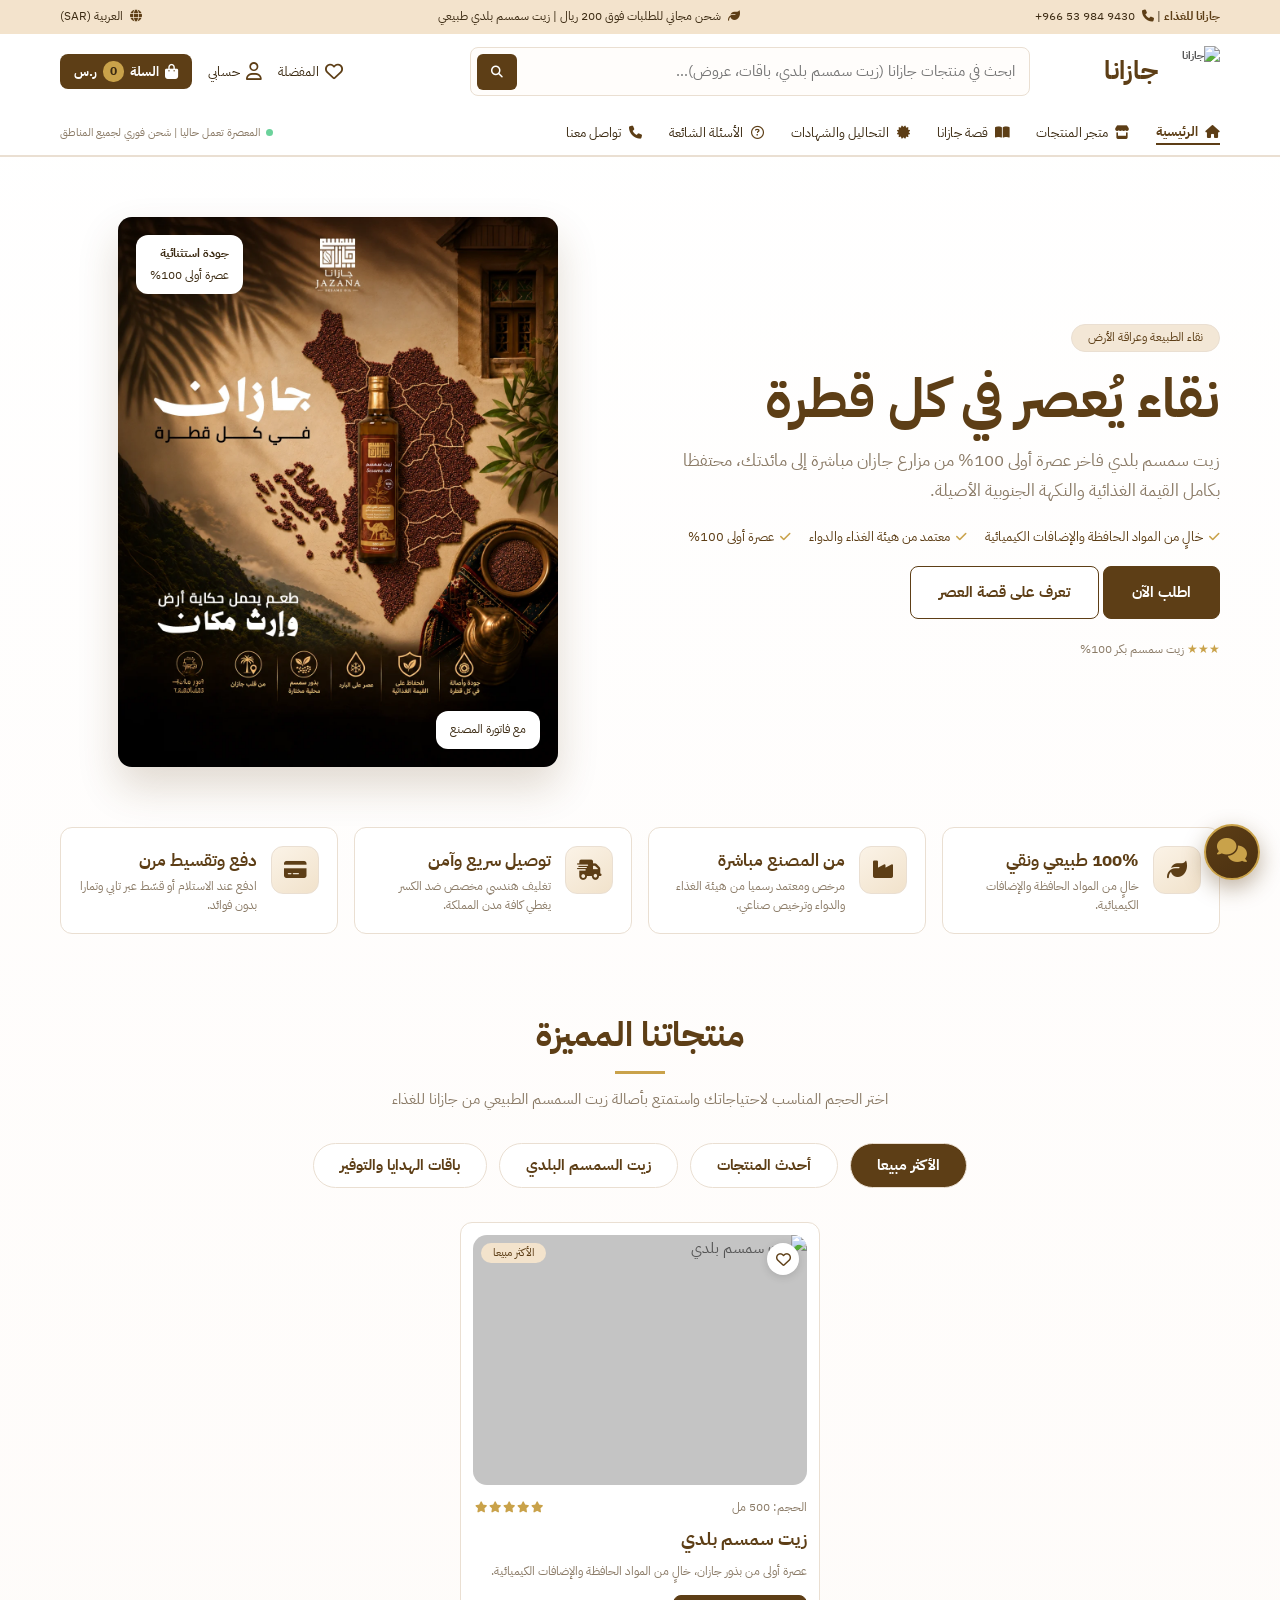
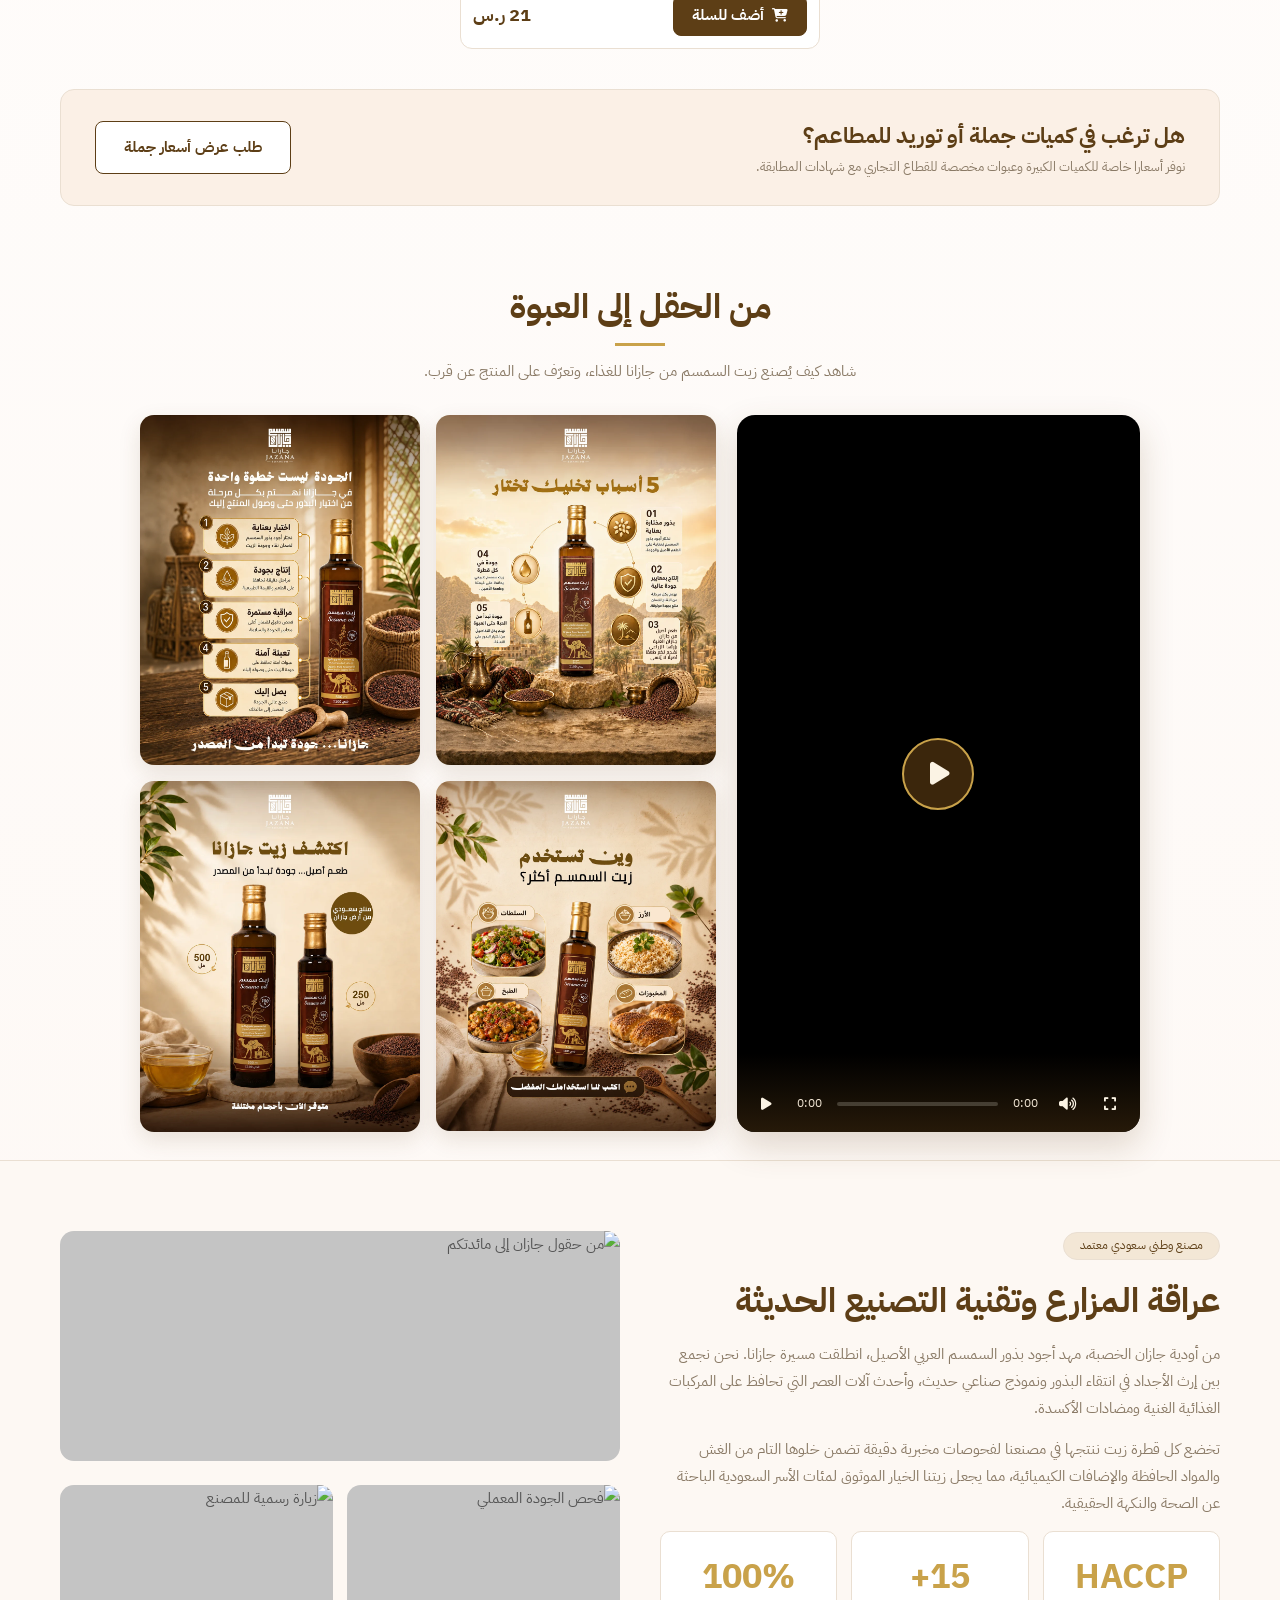
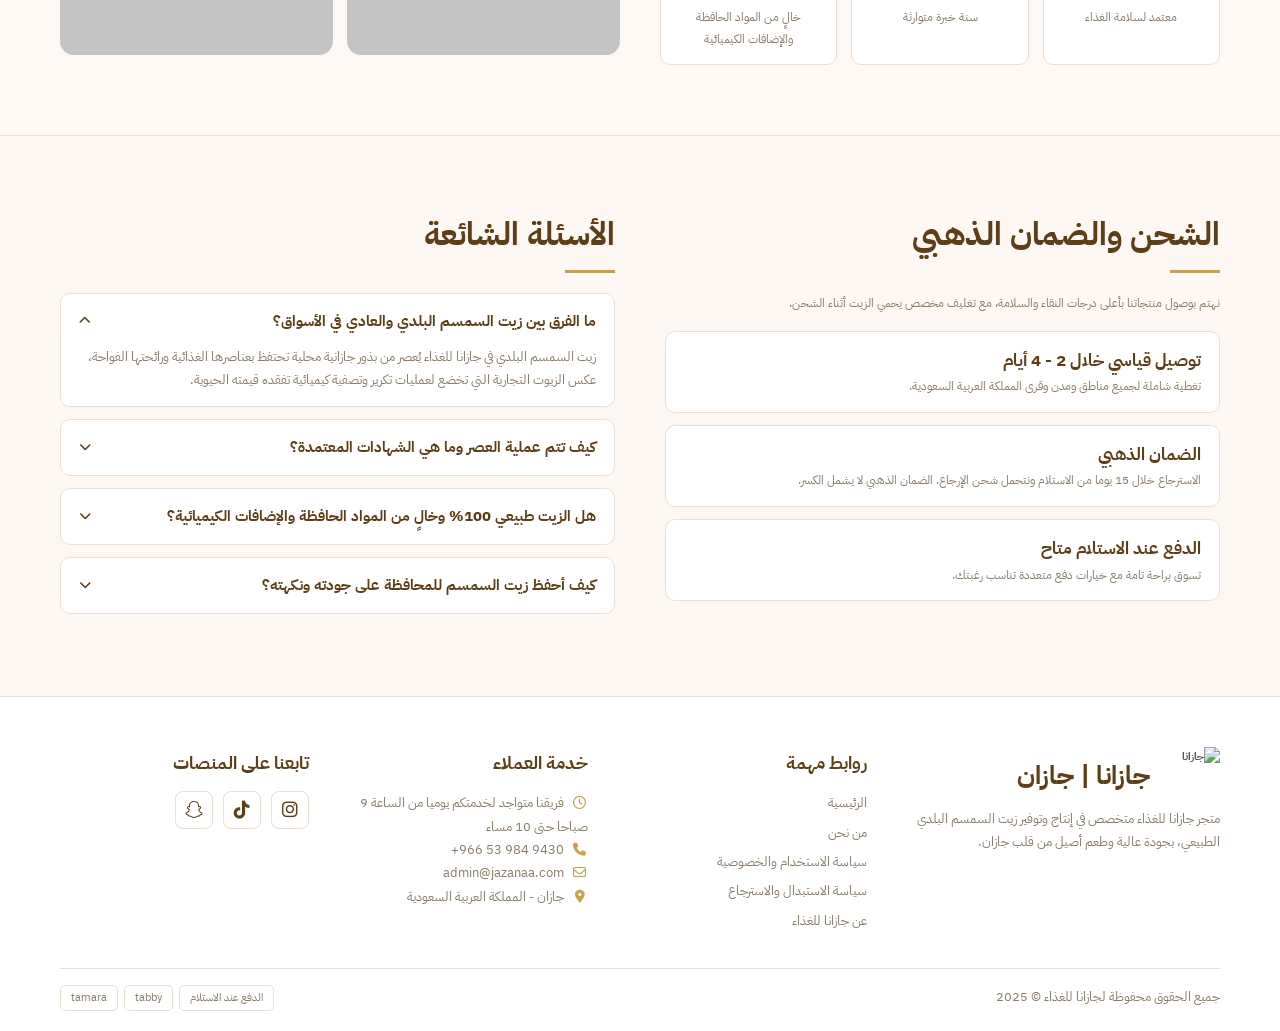
==== commit 7caa5370: "Add files via upload" ====
--- a/index.html
+++ b/index.html
@@ -1,377 +1,265 @@
 <!doctype html>
 <html lang="ar" dir="rtl">
-  <head>
-    <meta charset="utf-8" />
-    <meta name="viewport" content="width=device-width,initial-scale=1" />
-    <meta name="description" content="جازانة - زيت سمسم بلدي طبيعي معصور على البارد من مزارع جازان. شحن سريع لجميع مناطق المملكة، دفع عند الاستلام وبالتقسيط." />
-    <title>جازانة - أفضل زيت سمسم طبيعي معصور على البارد</title>
-    <link rel="preconnect" href="https://fonts.googleapis.com" />
-    <link rel="preconnect" href="https://fonts.gstatic.com" crossorigin />
-    <link
-      href="https://fonts.googleapis.com/css2?family=IBM+Plex+Sans+Arabic:wght@400;500;600;700&family=Reem+Kufi:wght@500;700&display=swap"
-      rel="stylesheet"
-    />
-    <link
-      rel="stylesheet"
-      href="https://cdnjs.cloudflare.com/ajax/libs/font-awesome/6.5.1/css/all.min.css"
-    />
-    <link rel="stylesheet" href="style.css" />
-  </head>
-  <body>
-    <!-- الصور في فولدر imges/ : Home page image, logo, The Product, an offer, Fields, The Factory, the boss -->
-    <main id="home">
-      <section class="hero">
-        <div class="c">
+
+<head>
+  <meta charset="utf-8" />
+  <meta name="viewport" content="width=device-width,initial-scale=1" />
+  <meta name="description"
+    content="جازانا للغذاء - زيت سمسم بكر عصرة أولى 100% من مزارع جازان. شحن سريع لجميع مناطق المملكة، دفع عند الاستلام وبالتقسيط." />
+  <title data-en="Jazana Food - Best Natural Virgin Sesame Oil, First Press">جازانا للغذاء - أفضل زيت سمسم بكر عصرة أولى
+  </title>
+  <link rel="preconnect" href="https://fonts.googleapis.com" />
+  <link rel="preconnect" href="https://fonts.gstatic.com" crossorigin />
+  <link href="https://fonts.googleapis.com/css2?family=IBM+Plex+Sans+Arabic:wght@400;500;600;700&display=swap"
+    rel="stylesheet" />
+  <link rel="stylesheet" href="https://cdnjs.cloudflare.com/ajax/libs/font-awesome/6.5.1/css/all.min.css" />
+  <link rel="stylesheet" href="style/style.css" />
+</head>
+
+<body>
+  <!-- الصور في فولدر imges/ : Home page image, logo, The Product, an offer, Fields, The Factory, the boss -->
+  <main id="home">
+    <section class="hero">
+      <div class="c">
+        <div>
+          <span class="pill" data-en="Taste of nature and land">نقاء الطبيعة وعراقة الأرض</span>
+          <h1 data-en="Purity pressed in every drop">
+            نقاء يُعصر في كل قطرة
+          </h1>
+          <p
+            data-en="Premium local Jazan sesame oil, 100% first press, from our farms straight to your table, keeping all the nutritional value and authentic taste of Jazan's seeds.">
+            زيت سمسم بلدي فاخر عصرة أولى 100% من مزارع جازان مباشرة إلى مائدتك، محتفظا بكامل القيمة الغذائية والنكهة
+            الجنوبية الأصيلة.
+          </p>
+          <div class="ck">
+            <span data-en="Free from preservatives and chemical additives">خالٍ من المواد الحافظة والإضافات
+              الكيميائية</span><span data-en="Certified by the Food & Drug Authority">معتمد من هيئة الغذاء
+              والدواء</span><span data-en="100% first press">عصرة أولى 100%</span>
+          </div>
+          <a class="btn b1" href="#shop" data-en="Order now">اطلب الآن</a>
+          <a class="btn b2" href="pages/about.html" data-en="Discover the pressing story">تعرف على قصة العصر</a>
+          <p style="font-size: 12px; margin-top: 20px">
+            <span style="color: #c9a24a">★★★</span>
+            <span data-en="100% virgin sesame oil">زيت سمسم بكر 100%</span>
+          </p>
+        </div>
+        <div class="ph">
+          <img src="imges/Artboard 10.webp" alt="زيت سمسم جازانا بكر عصرة أولى" fetchpriority="high" />
+          <div class="fl a">
+            <b data-en="Premium quality">جودة استثنائية</b><br /><span data-en="100% first press">عصرة أولى 100%</span>
+          </div>
+          <div class="fl b" data-en="Factory invoice included">
+            مع فاتورة المصنع
+          </div>
+        </div>
+      </div>
+    </section>
+
+    <div class="c">
+      <div class="fs">
+        <div>
+          <i class="fa-solid fa-leaf"></i><span>
+            <h3 data-en="100% natural and pure">100% طبيعي ونقي</h3>
+            <p data-en="Free from preservatives and chemical additives."> خالٍ من المواد الحافظة والإضافات الكيميائية.
+            </p>
+          </span>
+        </div>
+        <div>
+          <i class="fa-solid fa-industry"></i><span>
+            <h3 data-en="Direct from the factory">من المصنع مباشرة</h3>
+            <p data-en="Licensed and approved by the food authority.">
+              مرخص ومعتمد رسميا من هيئة الغذاء والدواء وترخيص صناعي.
+            </p>
+          </span>
+        </div>
+        <div>
+          <i class="fa-solid fa-truck-fast"></i><span>
+            <h3 data-en="Fast, safe delivery">توصيل سريع وآمن</h3>
+            <p data-en="Engineered packaging against breakage, covering all cities.">
+              تغليف هندسي مخصص ضد الكسر يغطي كافة مدن المملكة.
+            </p>
+          </span>
+        </div>
+        <div>
+          <i class="fa-solid fa-credit-card"></i><span>
+            <h3 data-en="Flexible payment">دفع وتقسيط مرن</h3>
+            <p data-en="Cash on delivery, or split with tabby and tamara.">
+              ادفع عند الاستلام أو قسّط عبر تابي وتمارا بدون فوائد.
+            </p>
+          </span>
+        </div>
+      </div>
+
+      <section id="shop">
+        <div class="st">
+          <h2 data-en="Our Featured Products">منتجاتنا المميزة</h2>
+          <p data-en="Choose the right size and enjoy the authentic taste of natural sesame oil from Jazana Food.">
+            اختر الحجم المناسب لاحتياجاتك واستمتع بأصالة زيت السمسم الطبيعي
+            من جازانا للغذاء
+          </p>
+        </div>
+        <div class="tabs" id="tabs"></div>
+        <div class="pg" id="pg"></div>
+        <div class="wb">
           <div>
-            <span class="pill" data-en="Taste of nature and land"
-              >نقاء الطبيعة وعراقة الأرض</span
-            >
-            <h1 data-en="Purity pressed in every drop">
-              نقاء يُعصر في كل قطرة
-            </h1>
-            <p
-              data-en="Local Jazan sesame oil, cold-pressed with the latest techniques from our own farms, delivered straight to your table with all the nutritional value and authentic taste of Jazan's seeds."
-            >
-              زيت سمسم بلدي فاخر معصور على البارد بأحدث تقنيات الجودة من مزارع
-              جازان مباشرة إلى مائدتك، محتفظا بكامل القيمة الغذائية والنكهة
-              الجنوبية الأصيلة.
-            </p>
-            <div class="ck">
-              <span data-en="Completely additive-free"
-                >خالٍ تماما من أي إضافات</span
-              ><span data-en="Certified by the Food & Drug Authority"
-                >معتمد من هيئة الغذاء والدواء</span
-              ><span data-en="Cold-pressed, no roasting"
-                >عصر بارد دون تسخين</span
-              >
+            <h3 data-en="Want wholesale quantities or restaurant supply?">
+              هل ترغب في كميات جملة أو توريد للمطاعم؟
+            </h3>
+            <p data-en="Special prices for large quantities and commercial packaging with matching certificates.">
+              نوفر أسعارا خاصة للكميات الكبيرة وعبوات مخصصة للقطاع التجاري مع
+              شهادات المطابقة.
+            </p>
+          </div>
+          <a class="btn b2" href="https://wa.me/966539849430" target="_blank" rel="noopener"
+            data-en="Request wholesale prices">طلب عرض أسعار جملة</a>
+        </div>
+      </section>
+
+      <section id="media" class="mg-wrap">
+        <div class="st">
+          <h2 data-en="From the field to the bottle">من الحقل إلى العبوة</h2>
+          <p data-en="Watch how Jazana sesame oil is made, and take a closer look at our product.">شاهد كيف يُصنع زيت
+            السمسم من جازانا للغذاء، وتعرّف على المنتج عن قرب.</p>
+        </div>
+        <!-- الفيديو (1080×1920) على جنب، والصور (1080×1350) مربعين في كل صف.
+               لإضافة صورة انسخ سطر <div class="mp"> وغيّر اسم الملف، ولحذف صورة احذف سطرها. -->
+        <div class="mw">
+          <div class="mv"><video src="imges/Comp-2_1.webm" controls playsinline preload="metadata"></video></div>
+          <div class="mg">
+            <div class="mp"><img src="imges/Artboard 2.webp" alt="صورة المنتج" loading="lazy"></div>
+            <div class="mp"><img src="imges/Artboard 9.webp" alt="صورة المنتج" loading="lazy"></div>
+            <div class="mp"><img src="imges/Artboard 15.webp" alt="صورة المنتج" loading="lazy"></div>
+            <div class="mp"><img src="imges/Artboard 16.webp" alt="صورة المنتج" loading="lazy"></div>
+          </div>
+        </div>
+      </section>
+    </div>
+
+    <section class="ab" id="story">
+      <div class="c">
+        <div>
+          <span class="pill" data-en="Certified Saudi factory">مصنع وطني سعودي معتمد</span>
+          <h2 data-en="Farm heritage and modern manufacturing">
+            عراقة المزارع وتقنية التصنيع الحديثة
+          </h2>
+          <p
+            data-en="From the farms of Jazan, home of Arabian sesame, we carry the heritage of seed selection and pressing into a modern industrial model. Our pressing machines preserve the nutrients and aroma, giving you pure oil.">
+            من أودية جازان الخصبة، مهد أجود بذور السمسم العربي الأصيل، انطلقت
+            مسيرة جازانا. نحن نجمع بين إرث الأجداد في انتقاء البذور ونموذج
+            صناعي حديث، وأحدث آلات العصر التي تحافظ على المركبات الغذائية الغنية ومضادات الأكسدة.
+          </p>
+          <p
+            data-en="Every drop of oil we produce is lab-tested to guarantee safety. No water, vegetable oils or artificial flavors are ever added.">
+            تخضع كل قطرة زيت ننتجها في مصنعنا لفحوصات مخبرية دقيقة تضمن خلوها التام من الغش والمواد الحافظة والإضافات
+            الكيميائية، مما يجعل زيتنا الخيار الموثوق لمئات الأسر
+            السعودية الباحثة عن الصحة والنكهة الحقيقية.
+          </p>
+          <div class="sts" id="certs">
+            <div>
+              <b>HACCP</b><span data-en="Food safety certified">معتمد لسلامة الغذاء</span>
             </div>
-            <a class="btn b1" href="#shop" data-en="Order now">اطلب الآن</a>
-            <a
-              class="btn b2"
-              href="about.html"
-              data-en="Discover the pressing story"
-              >تعرف على قصة العصر</a
-            >
-            <p style="font-size: 12px; margin-top: 20px">
-              <span style="color: #c9a24a">★★★</span>
-              <span
-                data-en="More than 10,000 happy customers across the Kingdom"
-                >أكثر من 10,000 عميل راض في مختلف مدن المملكة</span
-              >
-            </p>
-          </div>
+            <div>
+              <b>15+</b><span data-en="Years of inherited experience">سنة خبرة متوارثة</span>
+            </div>
+            <div>
+              <b>100%</b><span data-en="Free from preservatives and chemical additives">خالٍ من المواد الحافظة والإضافات
+                الكيميائية</span>
+            </div>
+          </div>
+        </div>
+        <div class="gl">
           <div class="ph">
-            <img
-              src="imges/Home page image.webp"
-              alt="زيت سمسم جازانة المعصور على البارد"
-              fetchpriority="high"
-            />
-            <div class="fl a">
-              <b data-en="Premium quality">جودة استثنائية</b><br /><span
-                data-en="100% first press"
-                >عصرة أولى 100%</span
-              >
-            </div>
-            <div class="fl b" data-en="Factory invoice included">
-              مع فاتورة المصنع
-            </div>
-          </div>
-        </div>
-      </section>
-
-      <div class="c">
-        <div class="fs">
-          <div>
-            <i class="fa-solid fa-leaf"></i
-            ><span
-              ><h3 data-en="100% natural and pure">100% طبيعي ونقي</h3>
-              <p data-en="Cold-pressed with no heat or preservatives.">
-                معصور على البارد دون أي حرارة أو إضافات حافظة.
-              </p></span
-            >
-          </div>
-          <div>
-            <i class="fa-solid fa-industry"></i
-            ><span
-              ><h3 data-en="Direct from the factory">من المصنع مباشرة</h3>
-              <p data-en="Licensed and approved by the food authority.">
-                مرخص ومعتمد رسميا من هيئة الغذاء والدواء وترخيص صناعي.
-              </p></span
-            >
-          </div>
-          <div>
-            <i class="fa-solid fa-truck-fast"></i
-            ><span
-              ><h3 data-en="Fast, safe delivery">توصيل سريع وآمن</h3>
-              <p
-                data-en="Engineered packaging against breakage, covering all cities."
-              >
-                تغليف هندسي مخصص ضد الكسر يغطي كافة مدن المملكة.
-              </p></span
-            >
-          </div>
-          <div>
-            <i class="fa-solid fa-credit-card"></i
-            ><span
-              ><h3 data-en="Flexible payment">دفع وتقسيط مرن</h3>
-              <p data-en="Cash on delivery, or split with tabby and tamara.">
-                ادفع عند الاستلام أو قسّط عبر تابي وتمارا بدون فوائد.
-              </p></span
-            >
-          </div>
-        </div>
-
-        <section id="shop">
-          <div class="st">
-            <h2 data-en="Our Featured Products">منتجاتنا المميزة</h2>
-            <p
-              data-en="Choose the right size and enjoy the authentic taste of cold-pressed sesame oil from Jazan."
-            >
-              اختر الحجم المناسب لاحتياجاتك واستمتع بأصالة زيت السمسم الطبيعي
-              المعصور في مصنع جازان
-            </p>
-          </div>
-          <div class="tabs" id="tabs"></div>
-          <div class="pg" id="pg"></div>
-          <div class="wb">
-            <div>
-              <h3 data-en="Want wholesale quantities or restaurant supply?">
-                هل ترغب في كميات جملة أو توريد للمطاعم؟
-              </h3>
-              <p
-                data-en="Special prices for large quantities and commercial packaging with matching certificates."
-              >
-                نوفر أسعارا خاصة للكميات الكبيرة وعبوات مخصصة للقطاع التجاري مع
-                شهادات المطابقة.
-              </p>
-            </div>
-            <a
-              class="btn b2"
-              href="https://wa.me/966539849430"
-              target="_blank"
-              rel="noopener"
-              data-en="Request wholesale prices"
-              >طلب عرض أسعار جملة</a
-            >
-          </div>
-        </section>
-      </div>
-
-      <section class="ab" id="story">
-        <div class="c">
-          <div>
-            <span class="pill" data-en="Certified Saudi factory"
-              >مصنع وطني سعودي معتمد</span
-            >
-            <h2 data-en="Farm heritage and modern manufacturing">
-              عراقة المزارع وتقنية التصنيع الحديثة
-            </h2>
-            <p
-              data-en="From the farms of Jazan, home of Arabian sesame, we carry the heritage of seed selection and cold-pressing into a modern industrial model. Our pressing machines preserve the nutrients and aroma, giving you pure oil."
-            >
-              من أودية جازان الخصبة، مهد أجود بذور السمسم العربي الأصيل، انطلقت
-              مسيرة جازانة. نحن نجمع بين إرث الأجداد في انتقاء البذور ونموذج
-              صناعي حديث، وأحدث آلات العصر البارد التي تحافظ على المركبات
-              الغذائية الغنية ومضادات الأكسدة دون تعريض الزيت لأي حرارة.
-            </p>
-            <p
-              data-en="Every batch is lab-tested to guarantee safety. No water, vegetable oils or artificial flavors are ever added."
-            >
-              يخضع كل لتر ننتجه في مصنعنا لفحوصات مخبرية دقيقة تضمن خلوه التام
-              من الغش أو أي إضافات، مما يجعله الخيار الموثوق لمئات الأسر
-              السعودية الباحثة عن الصحة والنكهة الحقيقية.
-            </p>
-            <div class="sts">
-              <div>
-                <b>HACCP</b
-                ><span data-en="Food safety certified"
-                  >معتمد لسلامة الغذاء</span
-                >
-              </div>
-              <div>
-                <b>15+</b
-                ><span data-en="Years of inherited experience"
-                  >سنة خبرة متوارثة</span
-                >
-              </div>
-              <div>
-                <b>100%</b
-                ><span data-en="Natural, no additives">طبيعي دون إضافات</span>
-              </div>
-            </div>
-          </div>
-          <div class="gl">
-            <div class="ph">
-              <img
-                src="imges/Fields.webp"
-                alt="من حقول جازان إلى مائدتكم"
-                loading="lazy"
-              />
-            </div>
-            <div class="ph">
-              <img
-                src="imges/The Factory.webp"
-                alt="فحص الجودة المعملي"
-                loading="lazy"
-              />
-            </div>
-            <div class="ph">
-              <img
-                src="imges/the boss.webp"
-                alt="زيارة رسمية للمصنع"
-                loading="lazy"
-              />
-            </div>
-          </div>
-        </div>
-      </section>
-
-      <section class="c" id="certs" style="padding-top: 70px">
-        <div class="st">
-          <h2 data-en="What our customers say">
-            ماذا يقول عملاؤنا عن زيت جازانة؟
-          </h2>
-          <p data-en="Real experiences from customers across the Kingdom.">
-            تجارب حقيقية موثقة من متسوقين عبر منصة سلة من مختلف مناطق المملكة
-          </p>
-        </div>
-        <div class="rv" id="reviews">
-          <div>
-            <b data-en="Sultan Al-Shahri · Riyadh">سلطان الشهري · الرياض</b
-            ><em>★★★★★</em
-            ><span
-              data-en="Authentic local sesame taste. The smell hits as soon as you open the tin, and the packaging is secure and arrived quickly. God bless your work."
-              >طعم السمسم البلدي الحقيقي. الرائحة أول ما تفتح العلبة ترد الروح!
-              والتغليف كان محكم جدا ووصلني يومين.</span
-            ><small data-en="Purchased: Local sesame oil 500 ml"
-              >تم الشراء: زيت سمسم بلدي فاخر 500 مل</small
-            >
-          </div>
-          <div>
-            <b data-en="Maha Al-Otaibi · Jeddah">مها العتيبي · جدة</b
-            ><em>★★★★★</em
-            ><span
-              data-en="I use it daily for cooking and skin care. Pure oil with no smell of additives. Thank you Jazana for the quality."
-              >أستخدمه في الطبخ والعناية، خفيف جدا على المعدة وصافي بدون أي
-              شوائب. شكرا جازانة على الأمانة والجودة.</span
-            ><small data-en="Purchased: Pure sesame oil 1 L"
-              >تم الشراء: زيت سمسم نقي مصفى 1 لتر</small
-            >
-          </div>
-          <div>
-            <b data-en="Fahad Al-Dosari · Dammam">فهد الدوسري · الدمام</b
-            ><em>★★★★★</em
-            ><span
-              data-en="The gift box was a refined present for my parents. Great quality and fast delivery. God bless you."
-              >بكج الضيافة كان هدية راقية جدا للوالد الله يحفظه، انبسط عليه
-              كثير. الجودة تثبت أن المنتج الوطني ينافس ويتفوق.</span
-            ><small data-en="Purchased: Hospitality package"
-              >تم الشراء: بكج الضيافة الفاخر</small
-            >
-          </div>
-        </div>
-      </section>
-
-      <section class="c fq" id="faq">
-        <div class="sh">
-          <h2 data-en="Golden shipping and guarantee">الشحن والضمان الذهبي</h2>
-          <p
-            style="color: #8a7a66; margin-bottom: 16px"
-            data-en="We ship products in secure packaging that protects freshness, with a 100% shipment guarantee."
-          >
-            نهتم بوصول منتجاتنا بأعلى درجات النقاء والسلامة، مع تغليف مخصص يضمن
-            عدم تأثر الزيت بحرارة الطقس أو التعرض للكسر.
-          </p>
-          <div>
-            <h3 data-en="Standard delivery in 2–4 days">
-              توصيل قياسي خلال 2 - 4 أيام
-            </h3>
-            <p
-              data-en="Covers all regions, cities and villages of the Kingdom."
-            >
-              تغطية شاملة لجميع مناطق ومدن وقرى المملكة العربية السعودية.
-            </p>
-          </div>
-          <div>
-            <h3 data-en="100% shipment safety guarantee">
-              ضمان سلامة الشحنة 100%
-            </h3>
-            <p
-              data-en="If anything breaks or spills in transit, we replace it free."
-            >
-              في حال حدوث أي كسر أو تلف أثناء النقل يتم استبدال المنتج فورا
-              مجانا.
-            </p>
-          </div>
-          <div>
-            <h3 data-en="Cash on delivery available">
-              الدفع عند الاستلام متاح
-            </h3>
-            <p data-en="Shop comfortably with multiple payment options.">
-              تسوق براحة تامة مع خيارات دفع متعددة تناسب رغبتك.
-            </p>
-          </div>
-        </div>
-        <div>
-          <h2 data-en="Frequently asked questions">الأسئلة الشائعة</h2>
-          <details open>
-            <summary
-              data-en="What's the difference between local and regular sesame oil?"
-            >
-              ما الفرق بين زيت السمسم البلدي والعادي في الأسواق؟
-            </summary>
-            <p
-              data-en="Local sesame oil is cold-pressed from Jazan-grown seeds without excessive roasting or industrial heat, so it keeps its nutrients and aroma. Commercial oils often go through refining that strips their value."
-            >
-              زيت السمسم البلدي في مصنع جازانة يُعصر على البارد دون أي تحميص
-              مفرط أو حرارة صناعية، ويأتي من بذور جازانية محلية تحتفظ بعناصرها
-              الغذائية ورائحتها الفواحة، عكس الزيوت التجارية التي تخضع لعمليات
-              تكرير وتصفية كيميائية تفقده قيمته الحيوية.
-            </p>
-          </details>
-          <details>
-            <summary
-              data-en="How is pressing done and which certificates do you hold?"
-            >
-              كيف تتم عملية العصر وما هي الشهادات المعتمدة؟
-            </summary>
-            <p
-              data-en="Seeds are washed, roasted lightly and cold-pressed in our licensed factory under SFDA supervision, with HACCP food-safety certification and lab tests on every batch."
-            >
-              تُغسل البذور وتُحمّص تحميصا خفيفا ثم تُعصر على البارد في مصنعنا
-              المرخص تحت إشراف هيئة الغذاء والدواء، مع شهادة HACCP لسلامة الغذاء
-              وفحوصات مخبرية لكل دفعة.
-            </p>
-          </details>
-          <details>
-            <summary data-en="Is the oil 100% natural with no additives?">
-              هل الزيت طبيعي 100% وبدون أي إضافات؟
-            </summary>
-            <p
-              data-en="Yes. No water, vegetable oils, enhancers or artificial flavors are added."
-            >
-              نعم، لا نضيف أي ماء أو زيوت نباتية أو محسنات أو نكهات صناعية على
-              الإطلاق.
-            </p>
-          </details>
-          <details>
-            <summary
-              data-en="How do I store sesame oil to keep its quality and flavor?"
-            >
-              كيف أحفظ زيت السمسم للمحافظة على جودته ونكهته؟
-            </summary>
-            <p
-              data-en="Keep it in its sealed bottle in a cool, dark place away from direct sunlight, and close the cap tightly after each use."
-            >
-              احفظه في عبوته المغلقة في مكان بارد ومظلم بعيدا عن أشعة الشمس
-              المباشرة، وأغلق الغطاء جيدا بعد كل استخدام.
-            </p>
-          </details>
-        </div>
-      </section>
-    </main>
-    <script src="header.js"></script>
-    <script src="footer.js"></script>
-    <script src="app.js"></script>
-  </body>
-</html>
+            <img src="imges/Fields.webp" alt="من حقول جازان إلى مائدتكم" loading="lazy" />
+          </div>
+          <div class="ph">
+            <img src="imges/The Factory.webp" alt="فحص الجودة المعملي" loading="lazy" />
+          </div>
+          <div class="ph">
+            <img src="imges/the boss.webp" alt="زيارة رسمية للمصنع" loading="lazy" />
+          </div>
+        </div>
+      </div>
+    </section>
+
+
+    <section class="c fq" id="faq">
+      <div class="sh">
+        <h2 data-en="Golden shipping and guarantee">الشحن والضمان الذهبي</h2>
+        <p style="color: #8a7a66; margin-bottom: 16px"
+          data-en="We ship products in secure packaging that protects the oil during shipping.">
+          نهتم بوصول منتجاتنا بأعلى درجات النقاء والسلامة، مع تغليف مخصص يحمي الزيت أثناء الشحن.
+        </p>
+        <div>
+          <h3 data-en="Standard delivery in 2–4 days">
+            توصيل قياسي خلال 2 - 4 أيام
+          </h3>
+          <p data-en="Covers all regions, cities and villages of the Kingdom.">
+            تغطية شاملة لجميع مناطق ومدن وقرى المملكة العربية السعودية.
+          </p>
+        </div>
+        <div>
+          <h3 data-en="The Golden Guarantee">الضمان الذهبي</h3>
+          <p
+            data-en="Return within 15 days of receipt and we cover return shipping. The Golden Guarantee does not cover breakage.">
+            الاسترجاع خلال 15 يوما من الاستلام ونتحمل شحن الإرجاع. الضمان الذهبي لا يشمل الكسر. </p>
+        </div>
+        <div>
+          <h3 data-en="Cash on delivery available">
+            الدفع عند الاستلام متاح
+          </h3>
+          <p data-en="Shop comfortably with multiple payment options.">
+            تسوق براحة تامة مع خيارات دفع متعددة تناسب رغبتك.
+          </p>
+        </div>
+      </div>
+      <div>
+        <h2 data-en="Frequently asked questions">الأسئلة الشائعة</h2>
+        <details open>
+          <summary data-en="What's the difference between local and regular sesame oil?">
+            ما الفرق بين زيت السمسم البلدي والعادي في الأسواق؟
+          </summary>
+          <p
+            data-en="Local sesame oil from Jazana Food is pressed from Jazan-grown seeds, so it keeps its nutrients and aroma. Commercial oils often go through refining that strips their value.">
+            زيت السمسم البلدي في جازانا للغذاء يُعصر من بذور جازانية محلية تحتفظ بعناصرها الغذائية ورائحتها الفواحة، عكس
+            الزيوت التجارية التي تخضع لعمليات
+            تكرير وتصفية كيميائية تفقده قيمته الحيوية.
+          </p>
+        </details>
+        <details>
+          <summary data-en="How is pressing done and which certificates do you hold?">
+            كيف تتم عملية العصر وما هي الشهادات المعتمدة؟
+          </summary>
+          <p
+            data-en="Seeds are washed, roasted lightly and pressed in our licensed factory under SFDA supervision, with HACCP food-safety certification and lab tests on every batch.">
+            تُغسل البذور وتُحمّص تحميصا خفيفا ثم تُعصر في مصنعنا
+            المرخص تحت إشراف هيئة الغذاء والدواء، مع شهادة HACCP لسلامة الغذاء
+            وفحوصات مخبرية لكل دفعة.
+          </p>
+        </details>
+        <details>
+          <summary data-en="Is the oil 100% natural and free from preservatives and chemical additives?"> هل الزيت طبيعي
+            100% وخالٍ من المواد الحافظة والإضافات الكيميائية؟ </summary>
+          <p
+            data-en="Yes. No preservatives, chemical additives, water, vegetable oils, enhancers or artificial flavors are added.">
+            نعم، لا نضيف أي مواد حافظة أو إضافات كيميائية أو ماء أو زيوت نباتية أو محسنات أو نكهات صناعية على الإطلاق.
+          </p>
+        </details>
+        <details>
+          <summary data-en="How do I store sesame oil to keep its quality and flavor?">
+            كيف أحفظ زيت السمسم للمحافظة على جودته ونكهته؟
+          </summary>
+          <p
+            data-en="Keep it in its sealed bottle in a cool, dark place away from direct sunlight, and close the cap tightly after each use.">
+            احفظه في عبوته المغلقة في مكان بارد ومظلم بعيدا عن أشعة الشمس
+            المباشرة، وأغلق الغطاء جيدا بعد كل استخدام.
+          </p>
+        </details>
+      </div>
+    </section>
+  </main>
+  <script src="Script/header.js"></script>
+  <script src="Script/footer.js"></script>
+  <script src="Script/app.js"></script>
+</body>
+
+</html>
--- a/style/style.css
+++ b/style/style.css
@@ -0,0 +1,2497 @@
+:root {
+  --br: #5d3e16;
+  --gd: #c9a24a;
+  --cr: #fdf6f1;
+  --bd: #eadfd2;
+  --tx: #3b2a12;
+  --mt: #8a7a66;
+  --gr: #25a55f;
+}
+
+* {
+  box-sizing: border-box;
+  margin: 0;
+  padding: 0;
+}
+
+html {
+  scroll-behavior: smooth;
+}
+
+body {
+  font:
+    15px/1.8 IBM Plex Sans Arabic,
+    sans-serif;
+  color: var(--tx);
+  background: linear-gradient(#fff, var(--cr));
+}
+
+h1,
+h2,
+h3,
+.logo {
+  font-weight: 700;
+  font-family: "IBM Plex Sans Arabic", sans-serif;
+  color: var(--br);
+}
+
+a {
+  color: inherit;
+  text-decoration: none;
+}
+
+button {
+  font: inherit;
+  cursor: pointer;
+  border: 0;
+  background: none;
+  color: inherit;
+}
+
+.c {
+  max-width: 1200px;
+  margin: auto;
+  padding: 0 20px;
+}
+
+.ph {
+  position: relative;
+  background: #c4c4c4;
+  border-radius: 14px;
+  display: grid;
+  place-items: center;
+  color: #555;
+  overflow: hidden;
+  min-height: 120px;
+}
+
+.ph img {
+  position: absolute;
+  inset: 0;
+  width: 100%;
+  height: 100%;
+  object-fit: cover;
+}
+
+.top {
+  background: #f3e3cc;
+  font-size: 12px;
+  padding: 6px 0;
+}
+
+.top .c {
+  display: flex;
+  justify-content: space-between;
+  align-items: center;
+  gap: 10px;
+}
+
+.top b {
+  color: var(--br);
+}
+
+.hd {
+  background: #fff;
+  border-bottom: 1px solid var(--bd);
+}
+
+.hd .c {
+  display: flex;
+  align-items: center;
+  gap: 20px;
+  padding: 12px 20px;
+}
+
+.logo {
+  font-size: 26px;
+  display: flex;
+  align-items: center;
+  gap: 10px;
+}
+
+.logo .ph {
+  width: 44px;
+  height: 44px;
+  min-height: 0;
+  border-radius: 6px;
+  font-size: 11px;
+}
+
+.sr {
+  flex: 1;
+  max-width: 560px;
+  margin: auto;
+  display: flex;
+  border: 1px solid var(--bd);
+  border-radius: 8px;
+  padding: 4px 10px;
+  background: #fffdfb;
+}
+
+.sr input {
+  flex: 1;
+  border: 0;
+  background: none;
+  outline: 0;
+  font: inherit;
+}
+
+.sr button {
+  background: var(--br);
+  color: #fff;
+  border-radius: 5px;
+  padding: 0 12px;
+  font-size: 12px;
+}
+
+.ac {
+  display: flex;
+  gap: 16px;
+  align-items: center;
+  font-size: 13px;
+  margin-inline-start: auto;
+}
+
+.cart {
+  background: var(--br);
+  color: #fff;
+  border-radius: 8px;
+  padding: 6px 14px;
+  font-weight: 700;
+}
+
+.nav {
+  background: #fff;
+  border-bottom: 1px solid var(--bd);
+  font-size: 13px;
+}
+
+.nav .c {
+  display: flex;
+  gap: 26px;
+  padding: 10px 20px;
+  align-items: center;
+  overflow-x: auto;
+  white-space: nowrap;
+}
+
+.nav a.cur {
+  color: var(--br);
+  font-weight: 700;
+  border-bottom: 2px solid var(--br);
+}
+
+.nav small {
+  margin-inline-start: auto;
+  color: var(--mt);
+}
+
+.nav small:before {
+  content: "";
+  display: inline-block;
+  width: 7px;
+  height: 7px;
+  border-radius: 50%;
+  background: #6bd29b;
+  margin-inline-end: 6px;
+}
+
+.btn {
+  display: inline-flex;
+  gap: 8px;
+  align-items: center;
+  justify-content: center;
+  border-radius: 8px;
+  padding: 12px 28px;
+  font-weight: 700;
+  border: 1px solid var(--br);
+}
+
+.b1 {
+  background: var(--br);
+  color: #fff;
+}
+
+.b2 {
+  background: #fff;
+  color: var(--br);
+}
+
+.hero {
+  padding: 60px 0 30px;
+}
+
+.hero .c {
+  display: grid;
+  grid-template-columns: 1fr 1fr;
+  gap: 50px;
+  align-items: center;
+}
+
+.hero .ph {
+  height: 380px;
+  box-shadow: 0 20px 40px #5d3e1630;
+}
+
+.pill {
+  display: inline-block;
+  border: 1px solid var(--bd);
+  background: #f3e7d6;
+  color: var(--br);
+  border-radius: 20px;
+  padding: 2px 16px;
+  font-size: 12px;
+}
+
+.hero h1 {
+  font-size: 54px;
+  line-height: 1.3;
+  margin: 12px 0;
+}
+
+.hero p {
+  color: var(--mt);
+  font-size: 17px;
+}
+
+.ck {
+  display: flex;
+  gap: 18px;
+  flex-wrap: wrap;
+  margin: 18px 0;
+  font-size: 13px;
+  color: var(--br);
+}
+
+.ck span:before {
+  content: "\f00c";
+  font: 900 12px "Font Awesome 6 Free";
+  color: var(--gd);
+  margin-inline-end: 6px;
+}
+
+.fl {
+  position: absolute;
+  background: #fff;
+  border-radius: 12px;
+  padding: 8px 14px;
+  font-size: 12px;
+  color: var(--tx);
+  box-shadow: 0 6px 18px #0002;
+}
+
+.fl.a {
+  top: 18px;
+  inset-inline-end: 18px;
+}
+
+.fl.b {
+  bottom: 18px;
+  inset-inline-start: 18px;
+}
+
+.fs {
+  display: grid;
+  grid-template-columns: repeat(4, 1fr);
+  gap: 16px;
+  margin: 30px 0 70px;
+}
+
+.fs div {
+  background: #fff;
+  border: 1px solid var(--bd);
+  border-radius: 12px;
+  padding: 18px;
+  display: flex;
+  gap: 14px;
+}
+
+.fs i {
+  font-style: normal;
+  width: 40px;
+  height: 40px;
+  flex: none;
+  border-radius: 8px;
+  background: #f6efe6;
+  display: grid;
+  place-items: center;
+  color: var(--br);
+}
+
+.fs h3 {
+  font-size: 17px;
+}
+
+.fs p {
+  font-size: 12px;
+  color: var(--mt);
+  line-height: 1.6;
+}
+
+.st {
+  text-align: center;
+  margin-bottom: 30px;
+}
+
+.st h2 {
+  font-size: 34px;
+}
+
+.st h2:after {
+  content: "";
+  display: block;
+  width: 50px;
+  height: 3px;
+  background: var(--gd);
+  margin: 6px auto 12px;
+}
+
+.st p {
+  color: var(--mt);
+}
+
+.tabs {
+  display: flex;
+  gap: 12px;
+  justify-content: center;
+  flex-wrap: wrap;
+  margin-bottom: 34px;
+}
+
+.tabs button {
+  border: 1px solid var(--bd);
+  background: #fff;
+  border-radius: 30px;
+  padding: 8px 26px;
+  color: var(--br);
+  font-weight: 700;
+}
+
+.tabs button.on {
+  background: var(--br);
+  color: #fff;
+}
+
+.pg {
+  display: grid;
+  grid-template-columns: repeat(4, 1fr);
+  gap: 16px;
+}
+
+.pd {
+  background: #fff;
+  border: 1px solid var(--bd);
+  border-radius: 12px;
+  padding: 12px;
+  position: relative;
+  grid-column: 1/2;
+}
+
+.pd .ph {
+  height: 250px;
+}
+
+.bdg {
+  position: absolute;
+  top: 20px;
+  inset-inline-end: 20px;
+  z-index: 2;
+  background: #f3e3cc;
+  border-radius: 20px;
+  padding: 0 12px;
+  font-size: 11px;
+  color: var(--br);
+}
+
+.pd .m {
+  display: flex;
+  justify-content: space-between;
+  font-size: 12px;
+  color: var(--mt);
+  margin: 12px 0 4px;
+}
+
+.pd h3 {
+  font-size: 18px;
+}
+
+.pd p {
+  font-size: 12px;
+  color: var(--mt);
+  margin: 6px 0 12px;
+}
+
+.pd .r {
+  display: flex;
+  justify-content: space-between;
+  align-items: center;
+}
+
+.pr {
+  font-weight: 800;
+  font-size: 18px;
+  color: var(--br);
+}
+
+.pr s {
+  font-size: 12px;
+  color: var(--mt);
+  font-weight: 400;
+  margin-inline-end: 6px;
+}
+
+.pd .btn {
+  padding: 6px 18px;
+}
+
+.wb {
+  margin: 40px 0 70px;
+  background: #fbf0e6;
+  border: 1px solid var(--bd);
+  border-radius: 14px;
+  padding: 26px 34px;
+  display: flex;
+  align-items: center;
+  gap: 20px;
+  justify-content: space-between;
+  flex-wrap: wrap;
+}
+
+.wb h3 {
+  font-size: 22px;
+}
+
+.wb p {
+  color: var(--mt);
+  font-size: 13px;
+}
+
+.ab {
+  padding: 70px 0;
+  border-block: 1px solid var(--bd);
+  background: #fdf8f3;
+}
+
+.ab .c {
+  display: grid;
+  grid-template-columns: 1fr 1fr;
+  gap: 40px;
+}
+
+.ab h2 {
+  font-size: 34px;
+  margin: 10px 0;
+}
+
+.ab p {
+  color: var(--mt);
+  margin-bottom: 14px;
+}
+
+.sts {
+  display: grid;
+  grid-template-columns: repeat(3, 1fr);
+  gap: 14px;
+}
+
+.sts div {
+  background: #fff;
+  border: 1px solid var(--bd);
+  border-radius: 10px;
+  padding: 14px;
+  text-align: center;
+  font-size: 12px;
+  color: var(--mt);
+}
+
+.sts b {
+  display: block;
+  font-family: "IBM Plex Sans Arabic";
+  font-size: 34px;
+  color: var(--gd);
+}
+
+.gl {
+  display: grid;
+  grid-template-columns: 1fr 1fr;
+  gap: 14px;
+}
+
+.gl .ph:first-child {
+  grid-column: 1/3;
+  height: 230px;
+}
+
+.gl .ph {
+  height: 170px;
+}
+
+.rv {
+  display: grid;
+  grid-template-columns: repeat(3, 1fr);
+  gap: 18px;
+  margin-bottom: 70px;
+}
+
+.rv div {
+  background: #fff;
+  border: 1px solid var(--bd);
+  border-radius: 12px;
+  padding: 20px;
+  font-size: 13px;
+}
+
+.rv b {
+  display: block;
+}
+
+.rv em {
+  font-style: normal;
+  color: var(--gd);
+  letter-spacing: 3px;
+  display: block;
+  margin: 8px 0;
+}
+
+.rv small {
+  color: var(--mt);
+  display: block;
+  border-top: 1px solid var(--bd);
+  margin-top: 12px;
+  padding-top: 8px;
+}
+
+.fq {
+  display: grid;
+  grid-template-columns: 1fr 1fr;
+  gap: 50px;
+  padding: 70px 0;
+}
+
+.fq h2 {
+  font-size: 32px;
+  margin-bottom: 20px;
+}
+
+.fq h2:after {
+  content: "";
+  display: block;
+  width: 50px;
+  height: 3px;
+  background: var(--gd);
+  margin-top: 6px;
+}
+
+details {
+  background: #fff;
+  border: 1px solid var(--bd);
+  border-radius: 10px;
+  padding: 14px 18px;
+  margin-bottom: 12px;
+}
+
+summary {
+  cursor: pointer;
+  font-weight: 700;
+  color: var(--br);
+  list-style: none;
+  display: flex;
+  justify-content: space-between;
+}
+
+summary:after {
+  content: "\f078";
+  font: 900 12px "Font Awesome 6 Free";
+  transition: 0.2s;
+}
+
+details[open] summary:after {
+  transform: rotate(180deg);
+}
+
+details p {
+  margin-top: 10px;
+  font-size: 13px;
+  color: var(--mt);
+}
+
+.sh div {
+  background: #fff;
+  border: 1px solid var(--bd);
+  border-radius: 10px;
+  padding: 14px 18px;
+  margin-bottom: 12px;
+}
+
+.sh h3 {
+  font-size: 17px;
+}
+
+.sh p {
+  font-size: 12px;
+  color: var(--mt);
+}
+
+.ft {
+  background: #fff;
+  border-top: 1px solid var(--bd);
+  padding: 50px 0 20px;
+  font-size: 13px;
+}
+
+.ft .c>div:first-child {
+  display: grid;
+  grid-template-columns: 1.3fr 1fr 1fr 1fr;
+  gap: 30px;
+}
+
+.ft h3 {
+  font-size: 18px;
+  margin-bottom: 12px;
+}
+
+.ft li {
+  list-style: none;
+  margin-bottom: 6px;
+  color: var(--mt);
+}
+
+.ft p {
+  color: var(--mt);
+}
+
+.so {
+  display: flex;
+  gap: 10px;
+}
+
+.so a {
+  width: 38px;
+  height: 38px;
+  border: 1px solid var(--bd);
+  border-radius: 8px;
+  display: grid;
+  place-items: center;
+  color: var(--br);
+}
+
+.so svg {
+  width: 20px;
+  height: 20px;
+  fill: none;
+  stroke: currentColor;
+  stroke-width: 1.8;
+}
+
+.cp {
+  display: flex;
+  justify-content: space-between;
+  flex-wrap: wrap;
+  gap: 10px;
+  border-top: 1px solid var(--bd);
+  margin-top: 30px;
+  padding-top: 16px;
+  color: var(--mt);
+}
+
+.pm span {
+  border: 1px solid var(--bd);
+  border-radius: 5px;
+  padding: 2px 10px;
+  margin-inline-end: 6px;
+  font-size: 11px;
+}
+
+.page {
+  max-width: 820px;
+  margin: 50px auto;
+  padding: 0 20px;
+  min-height: 50vh;
+}
+
+.page h1 {
+  font-size: 40px;
+  margin-bottom: 16px;
+}
+
+.page h2 {
+  font-size: 24px;
+  margin: 26px 0 8px;
+}
+
+.page p,
+.page li {
+  color: #5b4a35;
+  margin-bottom: 8px;
+}
+
+.page ul,
+.page ol {
+  padding-inline-start: 24px;
+}
+
+#cb {
+  position: fixed;
+  bottom: 20px;
+  inset-inline-start: 20px;
+  z-index: 9;
+  width: 56px;
+  height: 56px;
+  border-radius: 50%;
+  background: var(--gr);
+  color: #fff;
+  font-size: 24px;
+  box-shadow: 0 6px 18px #0004;
+}
+
+#cw {
+  position: fixed;
+  bottom: 88px;
+  inset-inline-start: 20px;
+  z-index: 9;
+  width: 340px;
+  max-width: calc(100vw - 40px);
+  background: #fff;
+  border: 1px solid var(--bd);
+  border-radius: 14px;
+  box-shadow: 0 12px 40px #0003;
+  display: none;
+  flex-direction: column;
+  overflow: hidden;
+}
+
+#cw.on {
+  display: flex;
+}
+
+#cw header {
+  background: var(--br);
+  color: #fff;
+  padding: 12px 16px;
+  font-weight: 700;
+}
+
+#cm {
+  height: 260px;
+  overflow: auto;
+  padding: 12px;
+  display: flex;
+  flex-direction: column;
+  gap: 8px;
+  font-size: 13px;
+}
+
+#cm div {
+  padding: 8px 12px;
+  border-radius: 10px;
+  max-width: 85%;
+  background: #f6efe6;
+}
+
+#cm .u {
+  background: var(--br);
+  color: #fff;
+  align-self: flex-end;
+}
+
+#cq {
+  display: flex;
+  flex-wrap: wrap;
+  gap: 6px;
+  padding: 0 12px 10px;
+}
+
+#cq button {
+  border: 1px solid var(--bd);
+  border-radius: 20px;
+  padding: 3px 12px;
+  font-size: 12px;
+  color: var(--br);
+}
+
+#cw .wa {
+  background: var(--gr);
+  color: #fff;
+  text-align: center;
+  padding: 10px;
+  font-weight: 700;
+}
+
+:focus-visible {
+  outline: 2px solid var(--gd);
+  outline-offset: 2px;
+}
+
+.mb,
+.x,
+.bn {
+  display: none;
+}
+
+.hd .c i,
+.top i {
+  color: var(--br);
+}
+
+.hd .cart i,
+.hd .sr i {
+  color: #fff;
+}
+
+.ac .it {
+  display: flex;
+  gap: 6px;
+  align-items: center;
+}
+
+.ac i {
+  font-size: 17px;
+}
+
+.cart {
+  display: flex;
+  gap: 6px;
+  align-items: center;
+}
+
+.sg,
+.rv em i,
+.pd .m i {
+  color: var(--gd);
+  font-size: 11px;
+  margin-inline-end: 2px;
+}
+
+.rv em {
+  letter-spacing: 0;
+}
+
+.nav a i {
+  margin-inline-end: 6px;
+}
+
+.hd .nav i {
+  color: var(--br);
+}
+
+.fl {
+  z-index: 2;
+}
+
+.pd .hrt {
+  position: absolute;
+  top: 20px;
+  inset-inline-start: 20px;
+  z-index: 2;
+  background: #fff;
+  border-radius: 50%;
+  width: 32px;
+  height: 32px;
+  display: grid;
+  place-items: center;
+  color: var(--br);
+}
+
+.btn i {
+  font-size: 14px;
+}
+
+.wb .btn i {
+  font-size: 16px;
+}
+
+.ft p i {
+  color: var(--gd);
+  margin-inline-end: 8px;
+  width: 14px;
+}
+
+.so a:hover {
+  background: var(--br);
+  color: #fff;
+}
+
+.so i {
+  font-size: 18px;
+}
+
+#cw .wa {
+  display: flex;
+  gap: 8px;
+  justify-content: center;
+  align-items: center;
+}
+
+#cb i {
+  font-size: 24px;
+}
+
+@media (max-width: 900px) {
+
+  .hero .c,
+  .ab .c,
+  .fq {
+    grid-template-columns: 1fr;
+  }
+
+  .fs,
+  .pg,
+  .rv {
+    grid-template-columns: 1fr 1fr;
+  }
+
+  .pd {
+    grid-column: auto;
+  }
+
+  .ft .c>div:first-child {
+    grid-template-columns: 1fr 1fr;
+  }
+
+  .hero h1 {
+    font-size: 40px;
+  }
+}
+
+@media (max-width: 700px) {
+  body {
+    padding-bottom: 64px;
+  }
+
+  .top .c>span:first-child {
+    display: none;
+  }
+
+  .top span {
+    font-size: 11px;
+  }
+
+  .mb {
+    display: block;
+    font-size: 20px;
+    color: var(--br);
+  }
+
+  .hd .c {
+    flex-wrap: wrap;
+    gap: 12px;
+    padding: 10px 16px;
+  }
+
+  .logo {
+    font-size: 22px;
+  }
+
+  .ac {
+    gap: 14px;
+  }
+
+  .ac .t,
+  .cart .t {
+    display: none;
+  }
+
+  .cart {
+    padding: 6px 10px;
+  }
+
+  .sr {
+    order: 5;
+    flex: 1 0 100%;
+    max-width: none;
+  }
+
+  .nav {
+    display: none;
+    position: fixed;
+    top: 0;
+    bottom: 0;
+    inset-inline-start: 0;
+    width: 80%;
+    max-width: 320px;
+    z-index: 30;
+    box-shadow: 0 0 0 100vmax #0006;
+    overflow: auto;
+  }
+
+  .nav.on {
+    display: block;
+  }
+
+  .nav .c {
+    flex-direction: column;
+    align-items: stretch;
+    gap: 0;
+    padding: 16px;
+  }
+
+  .nav a {
+    padding: 12px 0;
+    border-bottom: 1px solid var(--bd);
+  }
+
+  .nav small {
+    margin: 14px 0 0;
+  }
+
+  .x {
+    display: block;
+    font-size: 22px;
+    margin-bottom: 10px;
+    color: var(--br);
+    text-align: start;
+  }
+
+  .hero {
+    padding: 0 0 20px;
+  }
+
+  .hero .c {
+    padding: 0;
+    gap: 0;
+  }
+
+  .hero .ph {
+    order: -1;
+    height: 280px;
+    border-radius: 0;
+  }
+
+  .hero .ph:after {
+    content: "";
+    position: absolute;
+    inset: 0;
+    background: linear-gradient(transparent 30%, #000b);
+  }
+
+  .hero .c>div:first-child {
+    padding: 0 20px;
+    margin-top: -120px;
+    position: relative;
+    z-index: 3;
+  }
+
+  .hero h1 {
+    color: #fff;
+    font-size: 32px;
+    margin: 8px 0 16px;
+  }
+
+  .hero p {
+    font-size: 15px;
+  }
+
+  .hero .btn {
+    width: 100%;
+    margin-bottom: 10px;
+  }
+
+  .fs,
+  .pg,
+  .rv {
+    gap: 10px;
+  }
+
+  .fs {
+    grid-template-columns: 1fr 1fr;
+    margin: 20px 0 50px;
+  }
+
+  .fs div {
+    flex-direction: column;
+    padding: 12px;
+  }
+
+  .pg,
+  .rv {
+    grid-template-columns: 1fr;
+  }
+
+  .tabs {
+    gap: 8px;
+  }
+
+  .tabs button {
+    padding: 6px 16px;
+    font-size: 13px;
+  }
+
+  .st h2,
+  .ab h2,
+  .fq h2 {
+    font-size: 26px;
+  }
+
+  .ab,
+  .fq {
+    padding: 40px 0;
+  }
+
+  .sts b {
+    font-size: 26px;
+  }
+
+  .wb {
+    padding: 20px;
+  }
+
+  .ft .c>div:first-child {
+    grid-template-columns: 1fr;
+  }
+
+  .cp {
+    flex-direction: column;
+    text-align: center;
+  }
+
+  .page h1 {
+    font-size: 30px;
+  }
+
+  .bn {
+    display: flex;
+    position: fixed;
+    bottom: 0;
+    inset-inline: 0;
+    z-index: 25;
+    background: #fff;
+    border-top: 1px solid var(--bd);
+    justify-content: space-around;
+    padding: 8px 0 6px;
+  }
+
+  .bn a {
+    display: flex;
+    flex-direction: column;
+    align-items: center;
+    font-size: 11px;
+    color: var(--mt);
+    gap: 2px;
+  }
+
+  .bn a i {
+    font-size: 18px;
+  }
+
+  .bn a.cur {
+    color: var(--br);
+    font-weight: 700;
+  }
+
+  #cb {
+    bottom: 76px;
+  }
+
+  #cw {
+    bottom: 144px;
+  }
+}
+
+/* ===== v2: fonts, icons, chatbot theme, motion ===== */
+:root {
+  --ease: cubic-bezier(0.22, 0.8, 0.3, 1);
+  --br2: #4a3010;
+  --sh: 0 10px 28px #5d3e1622;
+}
+
+body {
+  font-family: "IBM Plex Sans Arabic", sans-serif;
+  -webkit-font-smoothing: antialiased;
+}
+
+h1,
+h2,
+h3,
+.logo {
+  font-family: "IBM Plex Sans Arabic", sans-serif;
+  letter-spacing: 0;
+}
+
+.hero h1 {
+  font-weight: 700;
+}
+
+/* icons */
+.fs i {
+  width: 48px;
+  height: 48px;
+  border-radius: 12px;
+  font-size: 20px;
+  background: linear-gradient(145deg, #fbf3e7, #f1e2cb);
+  border: 1px solid var(--bd);
+  color: var(--br);
+  transition: 0.3s var(--ease);
+}
+
+.fs>div:hover i {
+  background: var(--br);
+  color: var(--gd);
+  transform: rotate(-6deg) scale(1.06);
+}
+
+.top i {
+  font-size: 12px;
+  margin-inline-end: 4px;
+  color: var(--br);
+}
+
+.ac .it,
+.ac .cart {
+  transition: 0.25s var(--ease);
+  cursor: pointer;
+}
+
+.ac .it:hover {
+  color: var(--gd);
+  transform: translateY(-2px);
+}
+
+.ac i {
+  font-size: 18px;
+}
+
+.hd .cart i {
+  font-size: 15px;
+}
+
+.hd .nav i,
+.nav a i {
+  width: 16px;
+  text-align: center;
+  font-size: 13px;
+  transition: 0.25s var(--ease);
+}
+
+.nav a {
+  transition: color 0.2s;
+}
+
+.nav a:hover {
+  color: var(--gd);
+}
+
+.nav a:hover i {
+  transform: translateY(-2px);
+}
+
+.pd .hrt {
+  transition: 0.25s var(--ease);
+  box-shadow: 0 2px 8px #0002;
+}
+
+.pd .hrt:hover {
+  background: var(--br);
+  color: #fff;
+  transform: scale(1.1);
+}
+
+.pd .m i {
+  font-size: 11px;
+}
+
+.so a {
+  transition: 0.25s var(--ease);
+}
+
+.so a:hover {
+  transform: translateY(-3px);
+  color: var(--gd);
+}
+
+.ft p i {
+  width: 16px;
+  text-align: center;
+}
+
+.bn a {
+  transition: 0.2s;
+}
+
+.bn a i {
+  font-size: 19px;
+}
+
+.ck span:before {
+  color: var(--gd);
+}
+
+/* chatbot in site colors */
+#cb {
+  background: linear-gradient(145deg, var(--br), var(--br2));
+  color: var(--gd);
+  border: 2px solid var(--gd);
+  box-shadow: 0 8px 22px #5d3e1666;
+  transition: 0.3s var(--ease);
+}
+
+#cb:hover {
+  transform: scale(1.08) rotate(-4deg);
+  box-shadow: 0 12px 28px #5d3e1688;
+}
+
+#cb i {
+  color: var(--gd);
+}
+
+#cw {
+  display: flex;
+  opacity: 0;
+  visibility: hidden;
+  transform: translateY(16px) scale(0.96);
+  transform-origin: bottom;
+  pointer-events: none;
+  transition:
+    opacity 0.28s var(--ease),
+    transform 0.28s var(--ease),
+    visibility 0.28s;
+  border-color: var(--bd);
+  box-shadow: 0 18px 48px #5d3e1633;
+}
+
+#cw.on {
+  opacity: 1;
+  visibility: visible;
+  transform: none;
+  pointer-events: auto;
+}
+
+#cw header {
+  background: linear-gradient(135deg, var(--br), var(--br2));
+  border-bottom: 3px solid var(--gd);
+  font-family: "IBM Plex Sans Arabic", sans-serif;
+  font-size: 16px;
+}
+
+#cm {
+  background: var(--cr);
+  scroll-behavior: smooth;
+}
+
+#cm div {
+  background: #fff;
+  border: 1px solid var(--bd);
+  color: var(--tx);
+  animation: pop 0.3s var(--ease);
+}
+
+#cm .u {
+  background: var(--br);
+  color: #fff;
+  border-color: var(--br);
+}
+
+#cq {
+  background: var(--cr);
+}
+
+#cq button {
+  background: #fff;
+  transition: 0.2s var(--ease);
+}
+
+#cq button:hover {
+  background: var(--br);
+  color: #fff;
+  border-color: var(--br);
+  transform: translateY(-1px);
+}
+
+#cw .wa {
+  background: var(--gd);
+  color: var(--tx);
+  transition: background 0.25s;
+}
+
+#cw .wa:hover {
+  background: #b8913a;
+}
+
+#cw .wa i {
+  color: var(--tx);
+  font-size: 18px;
+}
+
+/* motion */
+@keyframes pop {
+  from {
+    opacity: 0;
+    transform: translateY(8px) scale(0.97);
+  }
+
+  to {
+    opacity: 1;
+    transform: none;
+  }
+}
+
+@keyframes fade {
+  from {
+    opacity: 0;
+    transform: translateY(-4px);
+  }
+
+  to {
+    opacity: 1;
+    transform: none;
+  }
+}
+
+@keyframes bump {
+  40% {
+    transform: scale(1.12);
+  }
+}
+
+.btn {
+  transition:
+    transform 0.25s var(--ease),
+    box-shadow 0.25s var(--ease),
+    background 0.25s,
+    color 0.25s;
+}
+
+.btn:hover {
+  transform: translateY(-2px);
+  box-shadow: var(--sh);
+}
+
+.btn:active {
+  transform: translateY(0) scale(0.98);
+}
+
+.b1:hover {
+  background: var(--br2);
+}
+
+.b2:hover {
+  background: var(--br);
+  color: #fff;
+}
+
+.tabs button {
+  transition: 0.25s var(--ease);
+}
+
+.tabs button:hover {
+  border-color: var(--br);
+  transform: translateY(-1px);
+}
+
+.pd {
+  animation: pop 0.4s var(--ease);
+  transition:
+    transform 0.3s var(--ease),
+    box-shadow 0.3s var(--ease);
+}
+
+.pd:hover {
+  transform: translateY(-4px);
+  box-shadow: var(--sh);
+}
+
+.fs>div,
+.rv>div,
+.sh>div,
+details {
+  transition:
+    transform 0.3s var(--ease),
+    box-shadow 0.3s var(--ease),
+    border-color 0.3s;
+}
+
+.fs>div:hover,
+.rv>div:hover,
+.sh>div:hover {
+  transform: translateY(-3px);
+  box-shadow: var(--sh);
+  border-color: var(--gd);
+}
+
+details[open]>p {
+  animation: fade 0.3s var(--ease);
+}
+
+details:hover {
+  border-color: var(--gd);
+}
+
+.cart.bump {
+  animation: bump 0.35s var(--ease);
+}
+
+.hero .ph {
+  transition: transform 0.5s var(--ease);
+}
+
+.hero .ph:hover {
+  transform: translateY(-4px);
+}
+
+.rvl {
+  opacity: 0;
+  transform: translateY(22px);
+  transition:
+    opacity 0.7s var(--ease),
+    transform 0.7s var(--ease);
+}
+
+.rvl.in {
+  opacity: 1;
+  transform: none;
+}
+
+@media (max-width: 700px) {
+  .nav {
+    display: block;
+    visibility: hidden;
+    transition:
+      transform 0.32s var(--ease),
+      visibility 0.32s;
+  }
+
+  [dir="rtl"] .nav {
+    transform: translateX(100%);
+  }
+
+  [dir="ltr"] .nav {
+    transform: translateX(-100%);
+  }
+
+  .nav.on {
+    visibility: visible;
+    transform: none;
+  }
+
+  .hero .ph:hover {
+    transform: none;
+  }
+}
+
+@media (prefers-reduced-motion: reduce) {
+
+  *,
+  *:before,
+  *:after {
+    animation: none !important;
+    transition: none !important;
+    scroll-behavior: auto !important;
+  }
+
+  .rvl {
+    opacity: 1;
+    transform: none;
+  }
+}
+
+/* images */
+.logo .ph {
+  width: 52px;
+  height: 52px;
+  background: none;
+  border-radius: 0;
+  overflow: visible;
+}
+
+.logo .ph img {
+  object-fit: contain;
+}
+
+.ft .logo .ph {
+  width: 60px;
+  height: 60px;
+}
+
+.ph img {
+  transition: transform 0.6s var(--ease);
+}
+
+.hero .ph:hover img,
+.gl .ph:hover img,
+.pd:hover .ph img {
+  transform: scale(1.04);
+}
+
+/* ===== v3: responsive & bug fixes ===== */
+html,
+body {
+  overflow-x: clip;
+}
+
+.top .c {
+  flex-wrap: wrap;
+  row-gap: 2px;
+}
+
+/* المنتج الواحد كان بيترمي في أول عمود من 4 - توسيطه */
+.pg {
+  grid-template-columns: repeat(auto-fit, minmax(280px, 360px));
+  justify-content: center;
+}
+
+.pd {
+  grid-column: auto;
+}
+
+/* شارة عدد السلة */
+.cart b#ct {
+  background: var(--gd);
+  color: var(--tx);
+  border-radius: 10px;
+  padding: 0 7px;
+  font-size: 12px;
+}
+
+/* الشات على الشاشات القصيرة */
+#cw {
+  max-height: calc(100dvh - 170px);
+}
+
+#cm {
+  min-height: 0;
+  flex: 1 1 auto;
+}
+
+@media (max-width: 900px) {
+  .pg {
+    grid-template-columns: minmax(0, 380px);
+    justify-content: center;
+  }
+
+  .rv {
+    grid-template-columns: 1fr 1fr;
+  }
+}
+
+@media (max-width: 700px) {
+
+  /* تباين النصوص فوق صورة الهيرو */
+  .hero .c>div:first-child>p {
+    color: #f4e9d6;
+  }
+
+  .hero .c>div:first-child>p:last-child {
+    color: #f0e5cf;
+  }
+
+  .ck span {
+    color: #f8efdd;
+  }
+
+  .hero .pill {
+    background: #ffffff1f;
+    color: #fff;
+    border-color: #ffffff59;
+  }
+
+  /* إخفاء البطاقات العائمة فوق صورة الهيرو في الموبايل */
+  .fl {
+    display: none;
+  }
+
+  .pg {
+    grid-template-columns: 1fr;
+  }
+
+  .pd {
+    max-width: none;
+  }
+
+  .top .c {
+    justify-content: center;
+  }
+}
+
+/* ===== v4: full responsive pass (mobile / tablet / desktop) ===== */
+/* ---- كل الشاشات ---- */
+.logo {
+  white-space: nowrap;
+}
+
+#lg {
+  white-space: nowrap;
+  flex: none;
+}
+
+.page {
+  overflow-wrap: anywhere;
+}
+
+summary {
+  gap: 12px;
+  align-items: flex-start;
+}
+
+summary:after {
+  flex: none;
+  margin-top: 6px;
+}
+
+.pd .r {
+  flex-wrap: wrap;
+  gap: 8px;
+}
+
+.cp .pm {
+  display: flex;
+  flex-wrap: wrap;
+  gap: 6px;
+}
+
+.pm span {
+  margin-inline-end: 0;
+}
+
+.nav .c {
+  scrollbar-width: none;
+}
+
+.nav .c::-webkit-scrollbar {
+  display: none;
+}
+
+.tabs button {
+  min-height: 40px;
+}
+
+#cw {
+  max-height: calc(100vh - 170px);
+}
+
+#cw {
+  max-height: calc(100dvh - 170px);
+}
+
+/* ---- شاشات كبيرة جدا ---- */
+@media (min-width: 1600px) {
+  .c {
+    max-width: 1320px;
+  }
+}
+
+/* ---- لابتوب صغير: 901 → 1100 ---- */
+@media (min-width: 901px) {
+  .hero h1 {
+    font-size: clamp(38px, 4.8vw, 54px);
+  }
+}
+
+@media (min-width: 701px) and (max-width: 1100px) {
+  .fs {
+    grid-template-columns: 1fr 1fr;
+  }
+
+  .nav small {
+    display: none;
+  }
+
+  .nav .c {
+    justify-content: space-between;
+    gap: 14px;
+  }
+}
+
+/* ---- تابلت: 701 → 1000 ---- */
+@media (min-width: 701px) and (max-width: 1000px) {
+  .ac .it .t {
+    display: none;
+  }
+
+  .ac {
+    gap: 12px;
+  }
+
+  .hd .c {
+    gap: 14px;
+  }
+}
+
+@media (min-width: 701px) and (max-width: 900px) {
+  .hero .c {
+    gap: 30px;
+  }
+
+  .hero .ph {
+    height: 340px;
+  }
+
+  .rv>div:last-child {
+    grid-column: 1/-1;
+  }
+}
+
+/* ---- موبايل: حتى 700 ---- */
+@media (max-width: 700px) {
+
+  /* الشريط العلوي */
+  .top .c {
+    justify-content: space-between;
+    flex-wrap: nowrap;
+    gap: 8px;
+  }
+
+  .top .c>span:nth-child(2) {
+    flex: 1;
+    min-width: 0;
+    line-height: 1.5;
+  }
+
+  /* الهيدر */
+  .mb {
+    padding: 8px;
+    margin-inline-start: -8px;
+  }
+
+  .x {
+    padding: 8px;
+    margin-inline-start: -8px;
+  }
+
+  .sr input {
+    font-size: 16px;
+    min-width: 0;
+  }
+
+  .sr {
+    padding: 6px 10px;
+  }
+
+  /* الهيرو: لوحة داكنة تحت الصورة عشان النص يتقري مهما كان طوله */
+  .hero .ph {
+    height: 300px;
+    background: #3b2a12;
+  }
+
+  .hero .c>div:first-child {
+    margin-top: -96px;
+    padding: 0 20px 28px;
+    background: linear-gradient(transparent, #2a1c0a 96px);
+    border-radius: 0 0 22px 22px;
+  }
+
+  .hero h1 {
+    font-size: clamp(26px, 8vw, 34px);
+    margin: 8px 0 12px;
+  }
+
+  .hero .btn.b1 {
+    background: var(--gd);
+    border-color: var(--gd);
+    color: var(--tx);
+  }
+
+  .hero .btn.b1:hover {
+    background: #b8913a;
+  }
+
+  .hero .btn.b2 {
+    background: transparent;
+    border-color: #ffffff80;
+    color: #fff;
+  }
+
+  .hero .btn.b2:hover {
+    background: #ffffff22;
+    color: #fff;
+  }
+
+  .hero .btn:last-of-type {
+    margin-bottom: 0;
+  }
+
+  /* كروت وأقسام */
+  .wb .btn {
+    width: 100%;
+  }
+
+  .sts {
+    gap: 8px;
+  }
+
+  .sts div {
+    padding: 12px 6px;
+  }
+
+  .sts b {
+    overflow-wrap: anywhere;
+  }
+
+  .tabs button {
+    padding: 6px 14px;
+  }
+
+  #cq button {
+    padding: 6px 14px;
+  }
+
+  .cp .pm {
+    justify-content: center;
+  }
+
+  .page {
+    margin: 30px auto;
+  }
+
+  .page h1 {
+    font-size: clamp(24px, 7.5vw, 30px);
+  }
+
+  .page h2 {
+    font-size: 20px;
+  }
+
+  /* شريط التنقل السفلي والشات */
+  .bn {
+    padding-bottom: calc(6px + env(safe-area-inset-bottom, 0px));
+  }
+
+  .bn a {
+    min-width: 60px;
+    padding: 2px 0;
+  }
+
+  body {
+    padding-bottom: calc(64px + env(safe-area-inset-bottom, 0px));
+  }
+
+  #cb {
+    bottom: calc(76px + env(safe-area-inset-bottom, 0px));
+  }
+
+  #cw {
+    bottom: calc(144px + env(safe-area-inset-bottom, 0px));
+    max-width: calc(100vw - 32px);
+  }
+
+  #cw {
+    max-height: calc(100vh - 220px);
+  }
+
+  #cw {
+    max-height: calc(100dvh - 220px);
+  }
+}
+
+/* ---- موبايل صغير: حتى 480 ---- */
+@media (max-width: 480px) {
+  .c {
+    padding: 0 16px;
+  }
+
+  .hero .c>div:first-child {
+    padding: 0 16px 24px;
+  }
+
+  .st h2,
+  .ab h2,
+  .fq h2 {
+    font-size: 24px;
+  }
+
+  .sts b {
+    font-size: 22px;
+  }
+
+  .fs div {
+    padding: 12px 10px;
+  }
+
+  .fs h3 {
+    font-size: 15px;
+  }
+
+  .wb h3 {
+    font-size: 19px;
+  }
+
+  .pd .ph {
+    height: 220px;
+  }
+
+  .ft {
+    padding-top: 36px;
+  }
+}
+
+@media (max-width: 359px) {
+  .fs {
+    grid-template-columns: 1fr;
+  }
+
+  .fs div {
+    flex-direction: row;
+  }
+
+  .top .c>span:nth-child(2) {
+    font-size: 10px;
+  }
+
+  .logo {
+    font-size: 20px;
+  }
+
+  .logo .ph {
+    width: 44px;
+    height: 44px;
+  }
+
+  .btn {
+    padding: 12px 16px;
+  }
+}
+
+@media (max-height: 500px) and (max-width: 950px) {
+  .hero .ph {
+    height: 220px;
+  }
+
+  #cm {
+    height: 150px;
+  }
+
+  #cw {
+    max-height: calc(100vh - 100px);
+  }
+
+  #cw {
+    max-height: calc(100dvh - 100px);
+  }
+}
+
+.sr {
+  min-width: 0;
+  align-items: center;
+  gap: 8px;
+  padding: 4px 6px 4px 10px;
+}
+
+[dir="rtl"] .sr {
+  padding: 4px 10px 4px 6px;
+}
+
+.sr input {
+  width: 0;
+  min-width: 0;
+  padding: 6px 4px;
+  text-overflow: ellipsis;
+}
+
+.sr button {
+  flex: none;
+  display: grid;
+  place-items: center;
+  min-width: 40px;
+  height: 36px;
+  padding: 0 12px;
+  border-radius: 6px;
+}
+
+@media (max-width: 700px) {
+  .sr {
+    width: 100%;
+    max-width: 100%;
+    padding: 3px 4px 3px 12px;
+  }
+
+  [dir="rtl"] .sr {
+    padding: 3px 12px 3px 4px;
+  }
+
+  .sr input {
+    font-size: 16px;
+    padding: 8px 4px;
+  }
+
+  .sr button {
+    min-width: 44px;
+    height: 40px;
+  }
+}
+
+@media (max-width: 380px) {
+  .hd .c {
+    gap: 8px;
+  }
+
+  .hd .logo>span:not(.ph) {
+    display: none;
+  }
+
+  .ac {
+    flex: none;
+    gap: 10px;
+  }
+
+  .cart {
+    padding: 6px 8px;
+  }
+}
+
+/* ===== قسم الفيديو والصور: فيديو 9:16 على جنب + صور 4:5 مربعين في كل صف ===== */
+.mg-wrap {
+  margin-top: 28px;
+  margin-bottom: 28px;
+}
+
+.mw {
+  display: grid;
+  grid-template-columns: minmax(0, 7fr) minmax(0, 10fr);
+  gap: 20px;
+  align-items: stretch;
+  max-width: 1000px;
+  margin: 0 auto;
+}
+
+.mv {
+  position: relative;
+  border-radius: 18px;
+  overflow: hidden;
+  background: #000;
+  aspect-ratio: 9/16;
+  box-shadow: 0 14px 34px #5d3e1630;
+}
+
+.mv video {
+  position: absolute;
+  inset: 0;
+  width: 100%;
+  height: 100%;
+  object-fit: cover;
+  display: block;
+}
+
+.mg {
+  display: grid;
+  grid-template-columns: repeat(2, minmax(0, 1fr));
+  gap: 16px;
+  align-content: start;
+}
+
+.mg .mp {
+  aspect-ratio: 4/5;
+  border-radius: 14px;
+  overflow: hidden;
+  background: #f7efe0;
+  box-shadow: 0 8px 22px #5d3e1622;
+}
+
+.mg .mp img {
+  display: block;
+  width: 100%;
+  height: 100%;
+  object-fit: cover;
+}
+
+@media (max-width: 700px) {
+  .mg-wrap {
+    margin-top: 40px;
+  }
+
+  .mw {
+    grid-template-columns: 1fr;
+    gap: 14px;
+  }
+
+  .mv {
+    width: 100%;
+    max-width: 340px;
+    margin: 0 auto;
+    border-radius: 14px;
+  }
+
+  .mg {
+    gap: 10px;
+  }
+}
+
+/* ===== صورة الهيرو بنسبة 1080×1350 (4:5) ===== */
+.hero .ph {
+  height: auto;
+  aspect-ratio: 4/5;
+  width: 100%;
+  max-width: 440px;
+  justify-self: center;
+  max-height: none;
+}
+
+@media (max-width: 700px) {
+  .hero .ph {
+    max-width: none;
+    max-height: 460px;
+    aspect-ratio: auto;
+    height: 460px;
+  }
+}
+
+@media (max-height: 500px) and (max-width: 950px) {
+  .hero .ph {
+    height: 260px;
+    aspect-ratio: auto;
+    max-height: none;
+    max-width: none;
+  }
+}
+
+/* ===== إصلاح: قسم الشحن والأسئلة كان ملزوق في حافة الشاشة (padding الجانبي اتلغى) ===== */
+.fq {
+  padding-left: 20px;
+  padding-right: 20px;
+}
+
+/* ===== عرض الصورة كاملة (Lightbox) ===== */
+.mg .mp img {
+  cursor: zoom-in;
+}
+
+#lb {
+  position: fixed;
+  inset: 0;
+  z-index: 9999;
+  background: #000d;
+  display: none;
+  align-items: center;
+  justify-content: center;
+  padding: 20px;
+}
+
+#lb.on {
+  display: flex;
+}
+
+#lb img {
+  max-width: 100%;
+  max-height: 100%;
+  width: auto;
+  height: auto;
+  object-fit: contain;
+  border-radius: 8px;
+  box-shadow: 0 10px 40px #0008;
+  cursor: default;
+}
+
+#lb button {
+  position: absolute;
+  width: 44px;
+  height: 44px;
+  border: 0;
+  border-radius: 50%;
+  background: #fff2;
+  color: #fff;
+  font-size: 20px;
+  cursor: pointer;
+  display: grid;
+  place-items: center;
+  backdrop-filter: blur(4px);
+}
+
+#lb button:hover {
+  background: #fff4;
+}
+
+#lb .lx {
+  top: 16px;
+  inset-inline-start: 16px;
+}
+
+#lb .lp {
+  left: 16px;
+  top: 50%;
+  transform: translateY(-50%);
+}
+
+#lb .ln {
+  right: 16px;
+  top: 50%;
+  transform: translateY(-50%);
+}
+
+@media (max-width: 700px) {
+  #lb {
+    padding: 12px;
+  }
+
+  #lb .lp {
+    left: 8px;
+  }
+
+  #lb .ln {
+    right: 8px;
+  }
+}
+
+/* ===== كنترول الفيديو المخصص ===== */
+.vc {
+  position: absolute;
+  inset: 0;
+  direction: ltr;
+  font-family: "IBM Plex Sans Arabic", sans-serif;
+  -webkit-tap-highlight-color: transparent;
+}
+
+.vc button {
+  border: 0;
+  background: none;
+  color: #fbf3e4;
+  cursor: pointer;
+  display: grid;
+  place-items: center;
+  padding: 0;
+}
+
+.vbig {
+  position: absolute;
+  top: 50%;
+  left: 50%;
+  transform: translate(-50%, -50%);
+  width: 72px;
+  height: 72px;
+  border-radius: 50% !important;
+  background: #4a3010cc !important;
+  border: 2px solid var(--gd) !important;
+  font-size: 26px;
+  backdrop-filter: blur(4px);
+  transition:
+    transform 0.25s,
+    opacity 0.25s;
+  box-shadow: 0 8px 24px #0006;
+}
+
+.vbig i {
+  margin-left: 4px;
+}
+
+.vbig:hover {
+  transform: translate(-50%, -50%) scale(1.08);
+}
+
+.mv.playing .vbig {
+  opacity: 0;
+  pointer-events: none;
+}
+
+.vbar {
+  position: absolute;
+  left: 0;
+  right: 0;
+  bottom: 0;
+  display: flex;
+  align-items: center;
+  gap: 10px;
+  padding: 34px 14px 12px;
+  background: linear-gradient(transparent, #2a1c0ae6);
+  transition:
+    opacity 0.3s,
+    transform 0.3s;
+}
+
+.mv.playing.idle .vbar {
+  opacity: 0;
+  transform: translateY(8px);
+  pointer-events: none;
+}
+
+.vbar button {
+  width: 32px;
+  height: 32px;
+  border-radius: 50%;
+  font-size: 14px;
+  flex: none;
+  transition:
+    background 0.2s,
+    color 0.2s;
+}
+
+.vbar button:hover {
+  background: #c9a24a33;
+  color: #e6c46d;
+}
+
+.vt,
+.vd {
+  font-size: 12px;
+  color: #f3e7d6;
+  min-width: 34px;
+  text-align: center;
+  font-variant-numeric: tabular-nums;
+  flex: none;
+}
+
+.vs {
+  position: relative;
+  flex: 1;
+  height: 18px;
+  display: flex;
+  align-items: center;
+  cursor: pointer;
+  touch-action: none;
+}
+
+.vs:before {
+  content: "";
+  position: absolute;
+  left: 0;
+  right: 0;
+  height: 4px;
+  border-radius: 4px;
+  background: #fbf3e433;
+}
+
+.vf {
+  position: relative;
+  height: 4px;
+  width: 0;
+  border-radius: 4px;
+  background: linear-gradient(90deg, #b8902f, var(--gd));
+}
+
+.vf:after {
+  content: "";
+  position: absolute;
+  right: -6px;
+  top: 50%;
+  width: 12px;
+  height: 12px;
+  margin-top: -6px;
+  border-radius: 50%;
+  background: #e6c46d;
+  box-shadow: 0 0 0 3px #4a301099;
+  transform: scale(0);
+  transition: transform 0.2s;
+}
+
+.vs:hover .vf:after,
+.vs.drag .vf:after {
+  transform: scale(1);
+}
+
+.mv:fullscreen,
+.mv:-webkit-full-screen {
+  aspect-ratio: auto;
+  border-radius: 0;
+  width: 100%;
+  max-width: none;
+  background: #000;
+}
+
+.mv:fullscreen video,
+.mv:-webkit-full-screen video {
+  object-fit: contain;
+}
+
+@media (max-width: 700px) {
+  .vbig {
+    width: 60px;
+    height: 60px;
+    font-size: 22px;
+  }
+
+  .vbar {
+    gap: 6px;
+    padding: 28px 10px 10px;
+  }
+
+  .vt,
+  .vd {
+    font-size: 11px;
+    min-width: 30px;
+  }
+}
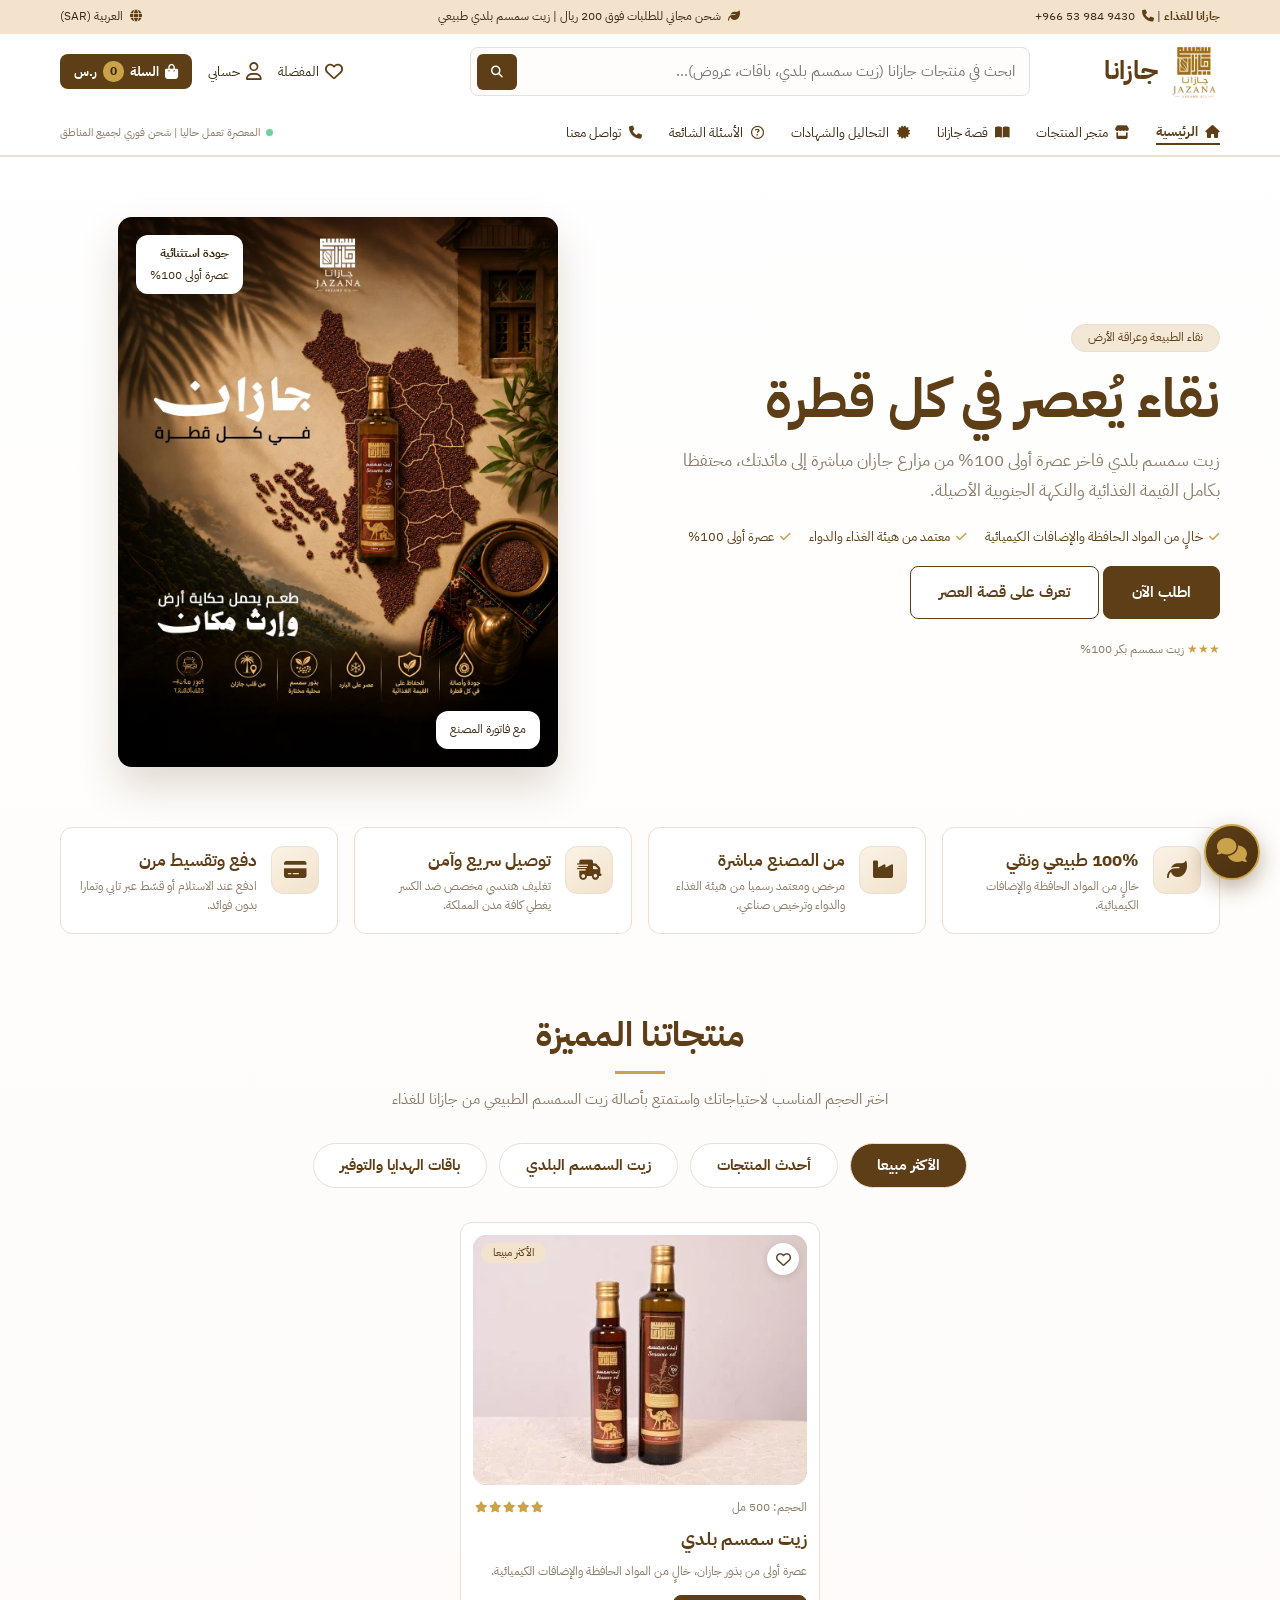
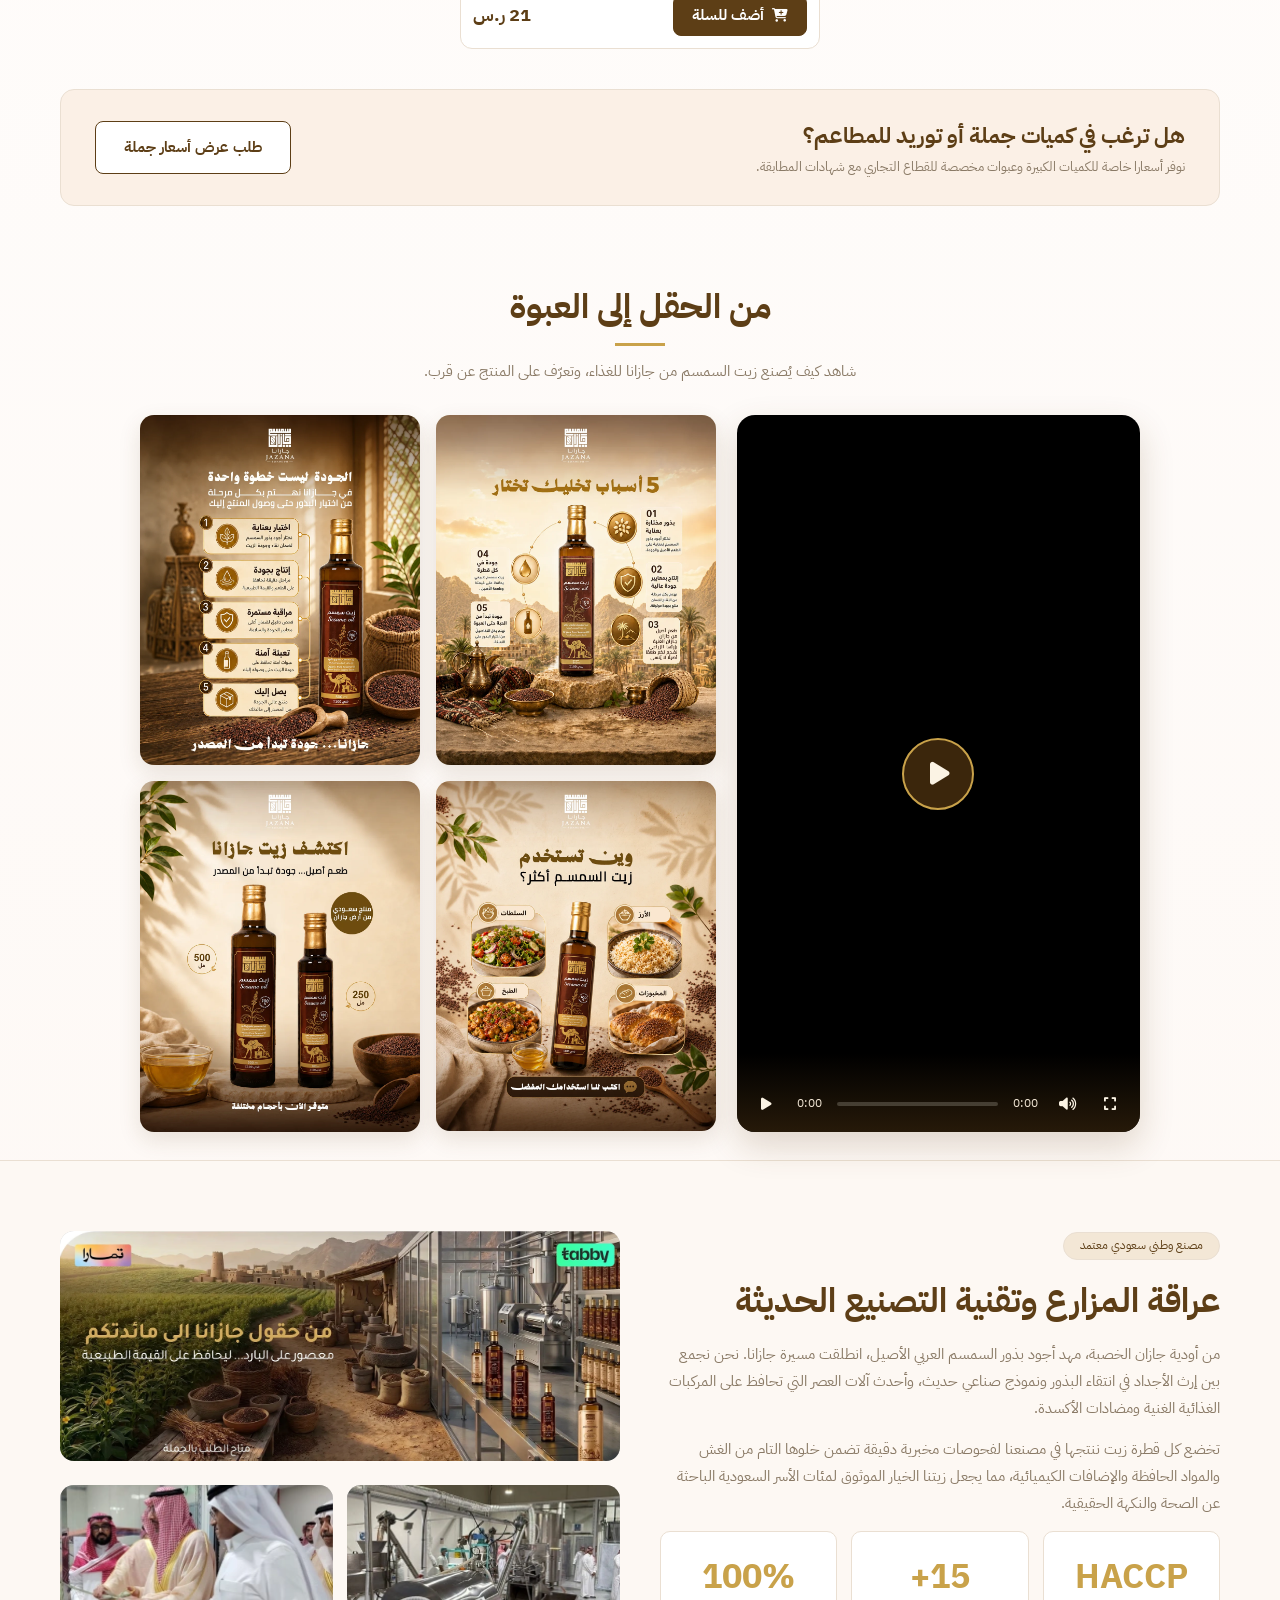
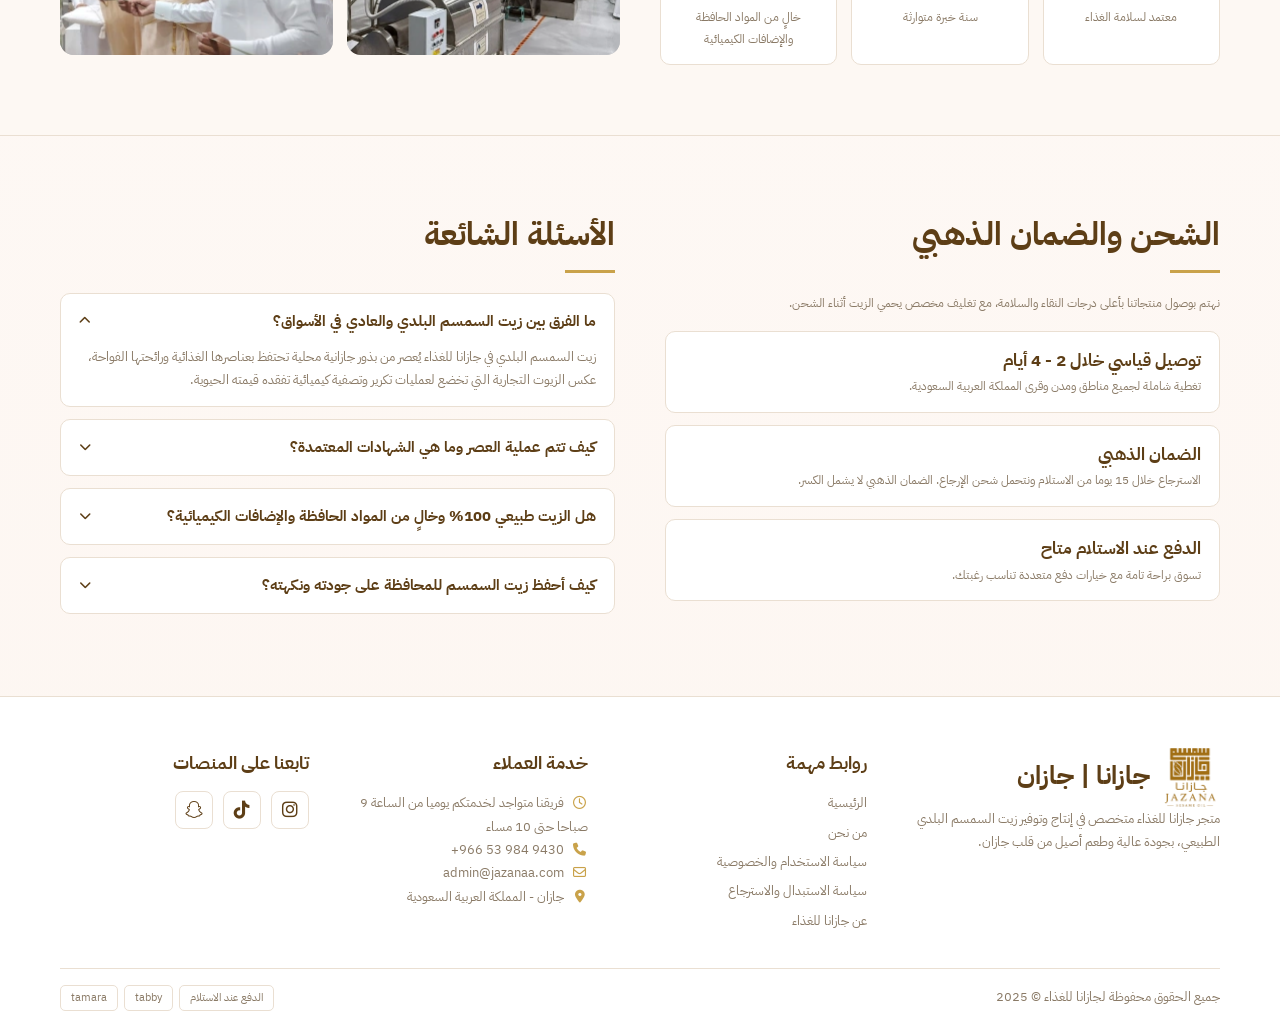
==== commit 486befac: "Change video source from webm to mp4 format" ====
--- a/index.html
+++ b/index.html
@@ -124,7 +124,7 @@
         <!-- الفيديو (1080×1920) على جنب، والصور (1080×1350) مربعين في كل صف.
                لإضافة صورة انسخ سطر <div class="mp"> وغيّر اسم الملف، ولحذف صورة احذف سطرها. -->
         <div class="mw">
-          <div class="mv"><video src="imges/Comp-2_1.webm" controls playsinline preload="metadata"></video></div>
+          <div class="mv"><video src="videos/Comp-2_1.mp4" controls playsinline preload="metadata"></video></div>
           <div class="mg">
             <div class="mp"><img src="imges/Artboard 2.webp" alt="صورة المنتج" loading="lazy"></div>
             <div class="mp"><img src="imges/Artboard 9.webp" alt="صورة المنتج" loading="lazy"></div>
@@ -262,4 +262,4 @@
   <script src="Script/app.js"></script>
 </body>
 
-</html>+</html>
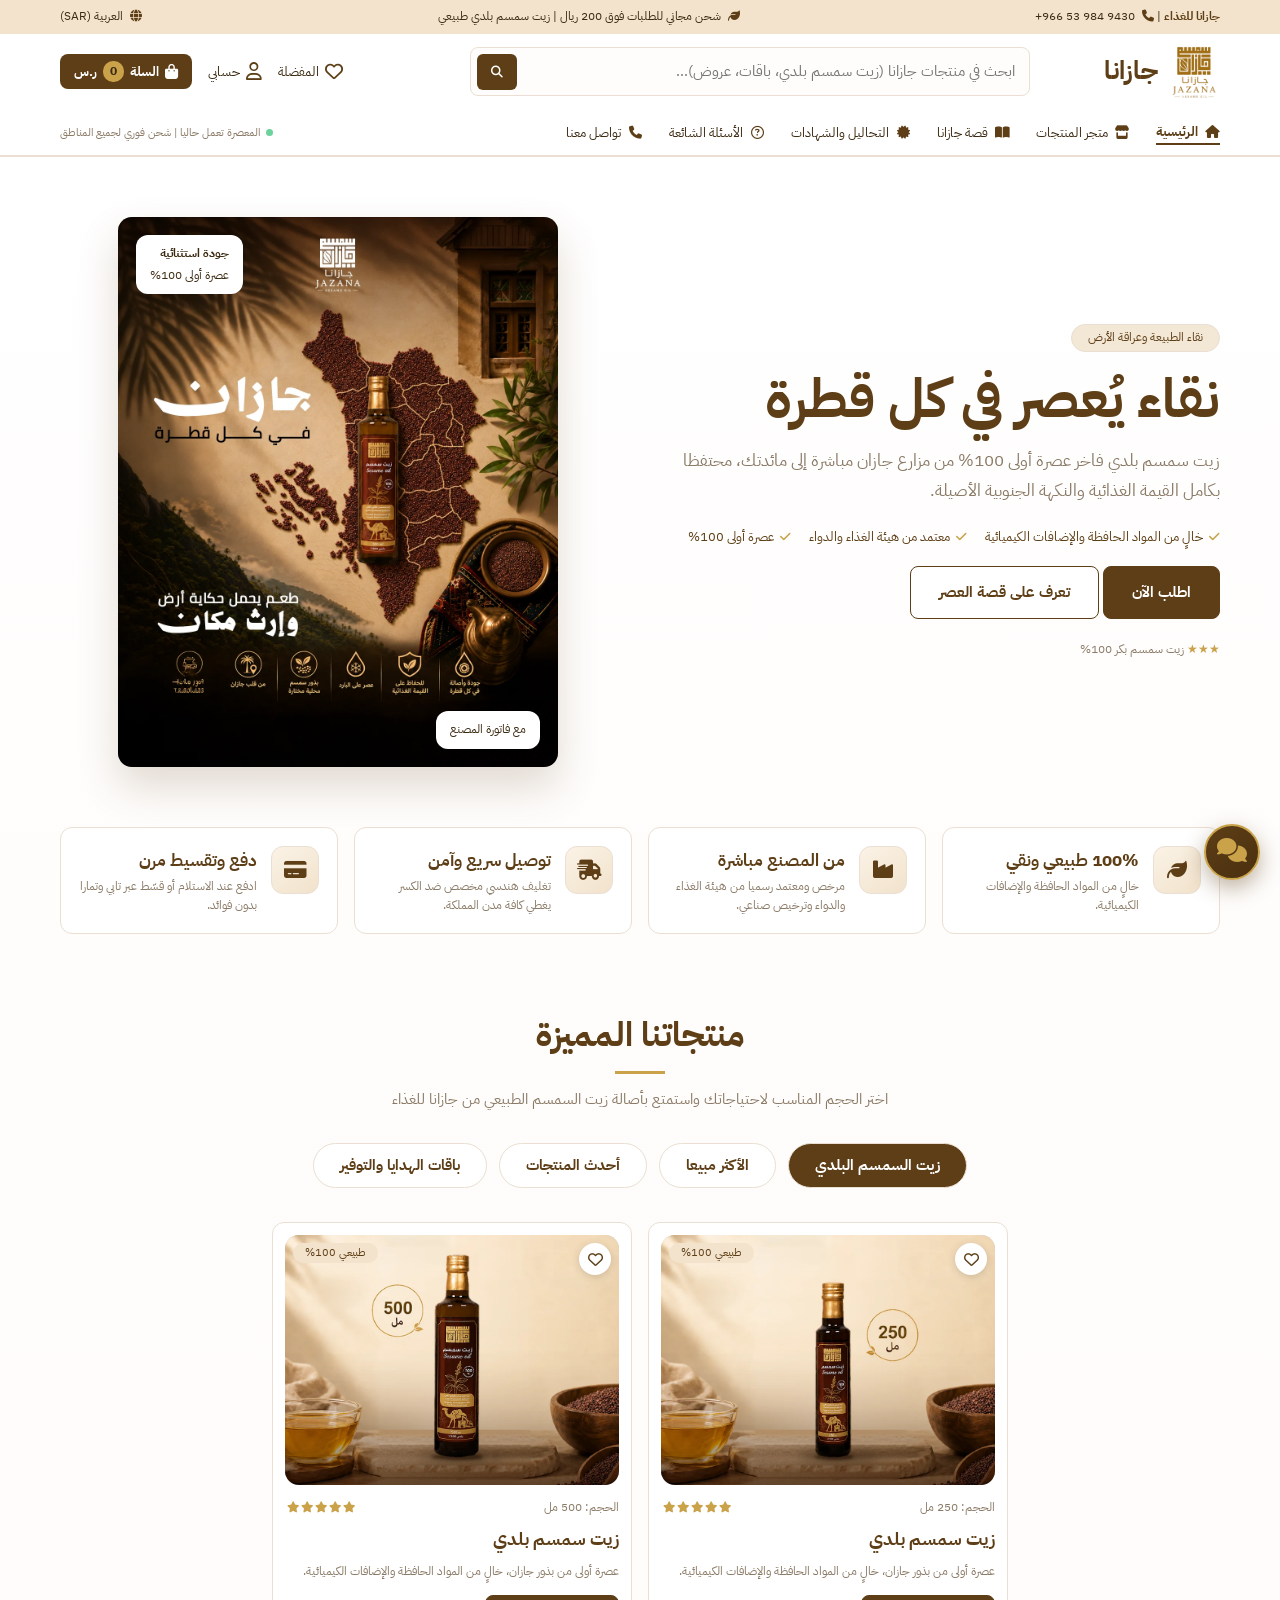
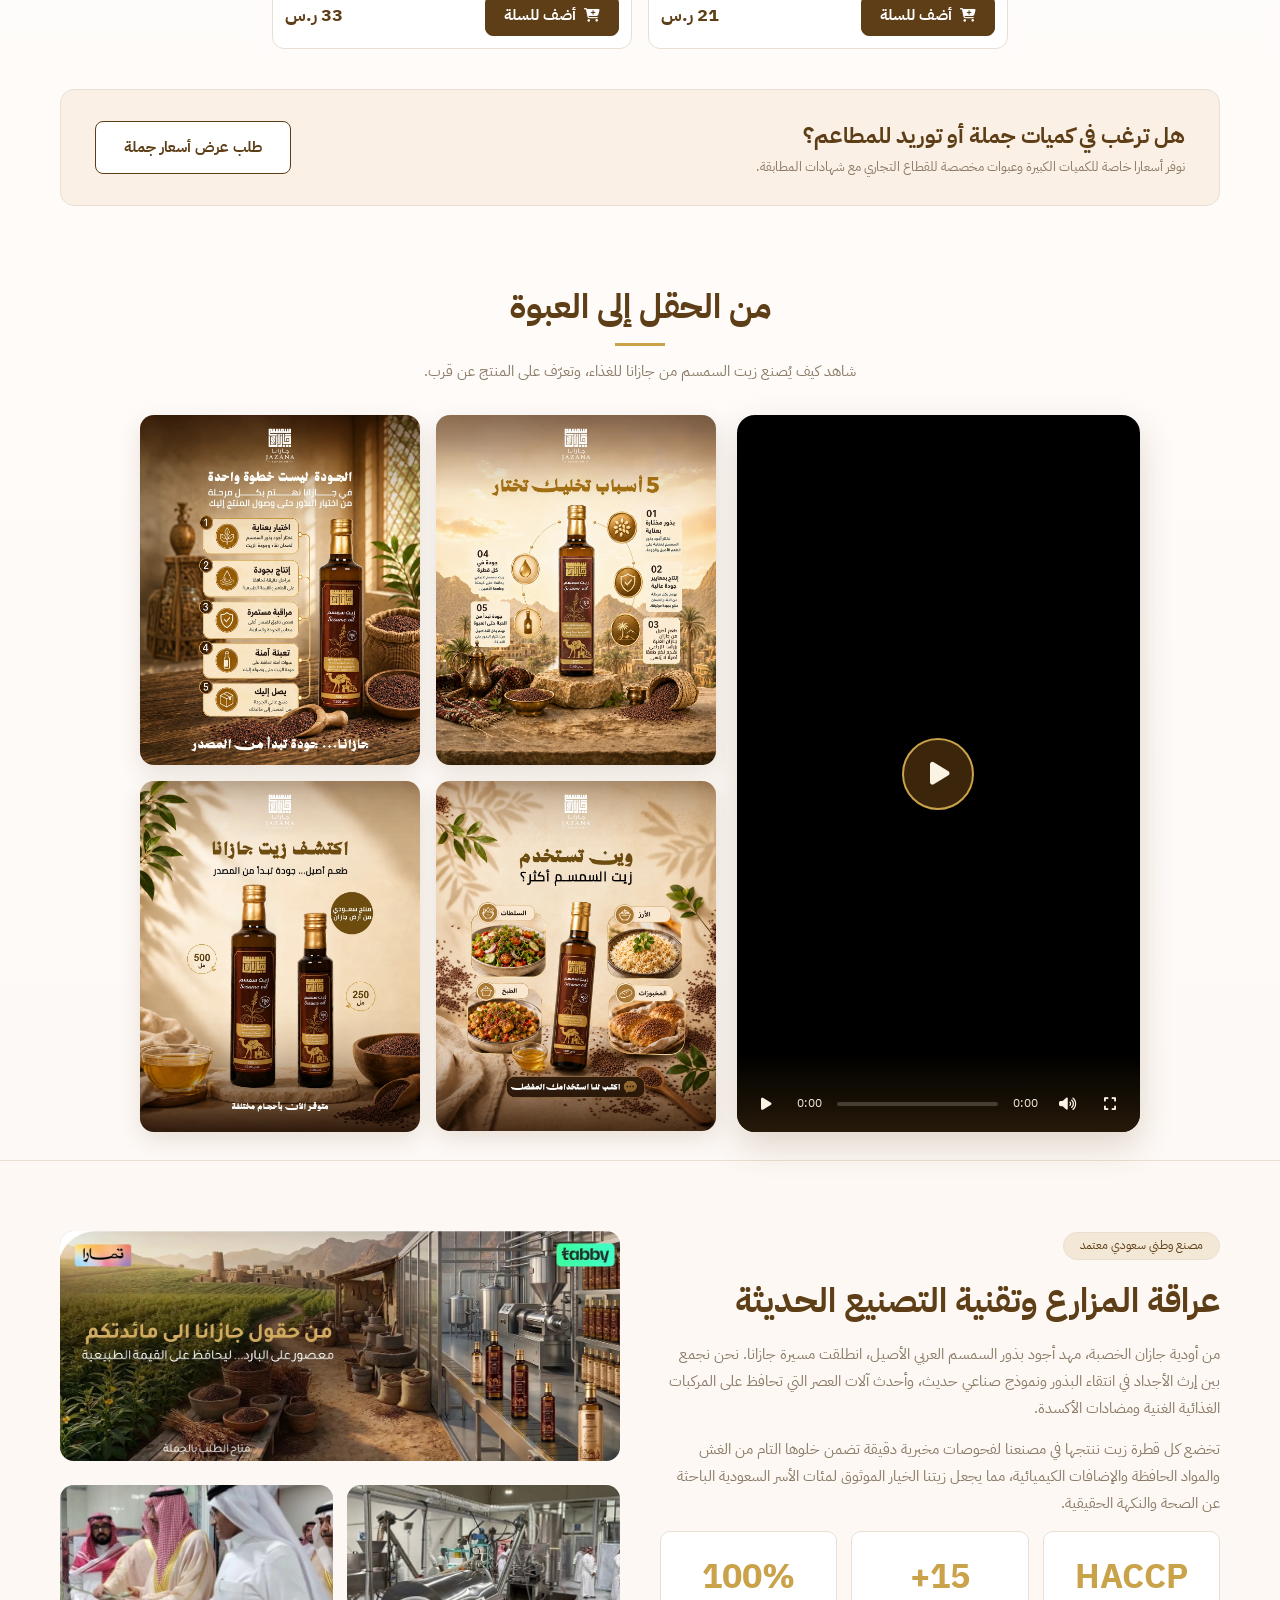
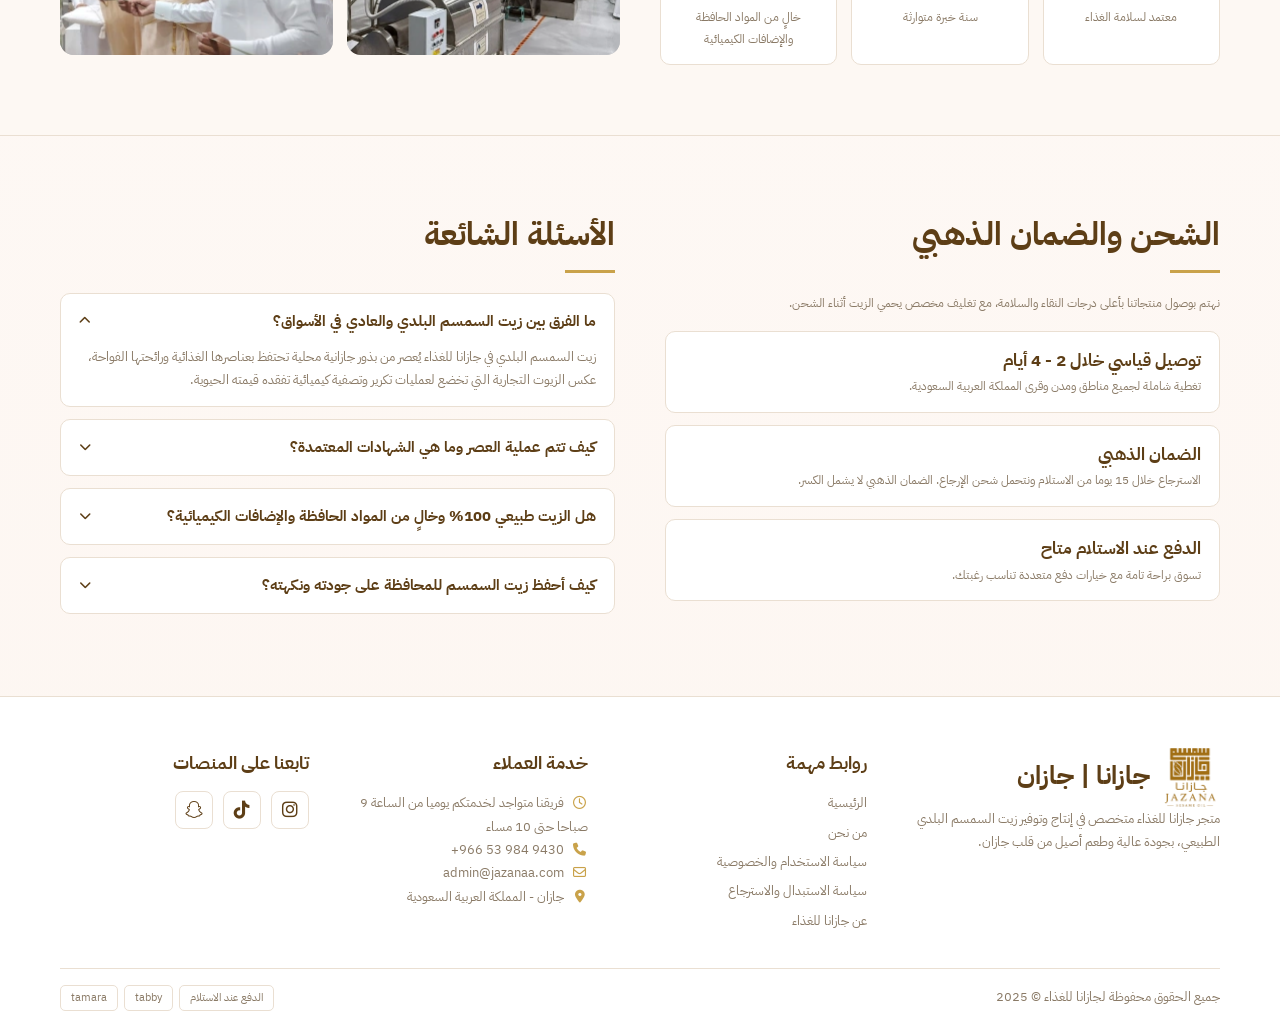
==== commit e66c7710: "Update index.html" ====
--- a/index.html
+++ b/index.html
@@ -8,6 +8,23 @@
     content="جازانا للغذاء - زيت سمسم بكر عصرة أولى 100% من مزارع جازان. شحن سريع لجميع مناطق المملكة، دفع عند الاستلام وبالتقسيط." />
   <title data-en="Jazana Food - Best Natural Virgin Sesame Oil, First Press">جازانا للغذاء - أفضل زيت سمسم بكر عصرة أولى
   </title>
+  <link rel="icon" type="image/png" href="imges/logo.png" />
+  <link rel="apple-touch-icon" href="imges/logo.png" />
+  <link rel="canonical" href="https://ahmedshawky10001-svg.github.io/Jazana/" />
+  <meta name="robots" content="index, follow" />
+  <meta name="theme-color" content="#5d3e16" />
+  <meta name="author" content="جازانا للغذاء" />
+  <meta property="og:title" content="جازانا للغذاء - أفضل زيت سمسم بكر عصرة أولى" />
+  <meta property="og:description" content="جازانا للغذاء - زيت سمسم بكر عصرة أولى 100% من مزارع جازان. شحن سريع لجميع مناطق المملكة، دفع عند الاستلام وبالتقسيط." />
+  <meta property="og:image" content="https://ahmedshawky10001-svg.github.io/Jazana/imges/jazana_cover_layers.webp" />
+  <meta property="og:url" content="https://ahmedshawky10001-svg.github.io/Jazana/" />
+  <meta property="og:type" content="website" />
+  <meta property="og:site_name" content="جازانا للغذاء" />
+  <meta property="og:locale" content="ar_SA" />
+  <meta name="twitter:card" content="summary_large_image" />
+  <meta name="twitter:title" content="جازانا للغذاء - أفضل زيت سمسم بكر عصرة أولى" />
+  <meta name="twitter:description" content="جازانا للغذاء - زيت سمسم بكر عصرة أولى 100% من مزارع جازان. شحن سريع لجميع مناطق المملكة، دفع عند الاستلام وبالتقسيط." />
+  <meta name="twitter:image" content="https://ahmedshawky10001-svg.github.io/Jazana/imges/jazana_cover_layers.webp" />
   <link rel="preconnect" href="https://fonts.googleapis.com" />
   <link rel="preconnect" href="https://fonts.gstatic.com" crossorigin />
   <link href="https://fonts.googleapis.com/css2?family=IBM+Plex+Sans+Arabic:wght@400;500;600;700&display=swap"
@@ -124,7 +141,7 @@
         <!-- الفيديو (1080×1920) على جنب، والصور (1080×1350) مربعين في كل صف.
                لإضافة صورة انسخ سطر <div class="mp"> وغيّر اسم الملف، ولحذف صورة احذف سطرها. -->
         <div class="mw">
-          <div class="mv"><video src="videos/Comp-2_1.mp4" controls playsinline preload="metadata"></video></div>
+          <div class="mv"><video src="Videos/Comp-2_1.mp4" controls playsinline preload="metadata"></video></div>
           <div class="mg">
             <div class="mp"><img src="imges/Artboard 2.webp" alt="صورة المنتج" loading="lazy"></div>
             <div class="mp"><img src="imges/Artboard 9.webp" alt="صورة المنتج" loading="lazy"></div>
--- a/style/style.css
+++ b/style/style.css
@@ -2494,4 +2494,67 @@
     font-size: 11px;
     min-width: 30px;
   }
+}
+
+/* ===== مساعد جازانا الذكي: حقل الكتابة ورابط الواتساب (الصقه في آخر style.css) ===== */
+#cin {
+  display: flex;
+  gap: 6px;
+  padding: 8px 12px;
+  background: var(--cr);
+  border-top: 1px solid var(--bd);
+}
+#ci {
+  flex: 1;
+  min-width: 0;
+  border: 1px solid var(--bd);
+  border-radius: 20px;
+  padding: 8px 14px;
+  font: inherit;
+  font-size: 16px; /* 16px عشان الآيفون ميعملش زوم */
+  background: #fff;
+  color: var(--tx);
+}
+#ci:focus {
+  outline: none;
+  border-color: var(--gd);
+  box-shadow: 0 0 0 2px #c9a24a44;
+}
+#csd {
+  flex: none;
+  width: 40px;
+  height: 40px;
+  border: 0;
+  border-radius: 50%;
+  background: var(--br);
+  color: var(--gd);
+  cursor: pointer;
+}
+#csd:disabled {
+  opacity: 0.5;
+  cursor: default;
+}
+[dir="rtl"] #csd i {
+  transform: scaleX(-1);
+}
+#cm div {
+  white-space: pre-line;
+}
+#cm .tp {
+  color: var(--mt);
+}
+#cm a.wl {
+  display: inline-flex;
+  align-items: center;
+  gap: 6px;
+  margin-top: 6px;
+  padding: 4px 12px;
+  border-radius: 20px;
+  background: var(--gd);
+  color: var(--tx);
+  font-weight: 700;
+  text-decoration: none;
+}
+#cm a.wl:hover {
+  background: #b8913a;
 }
